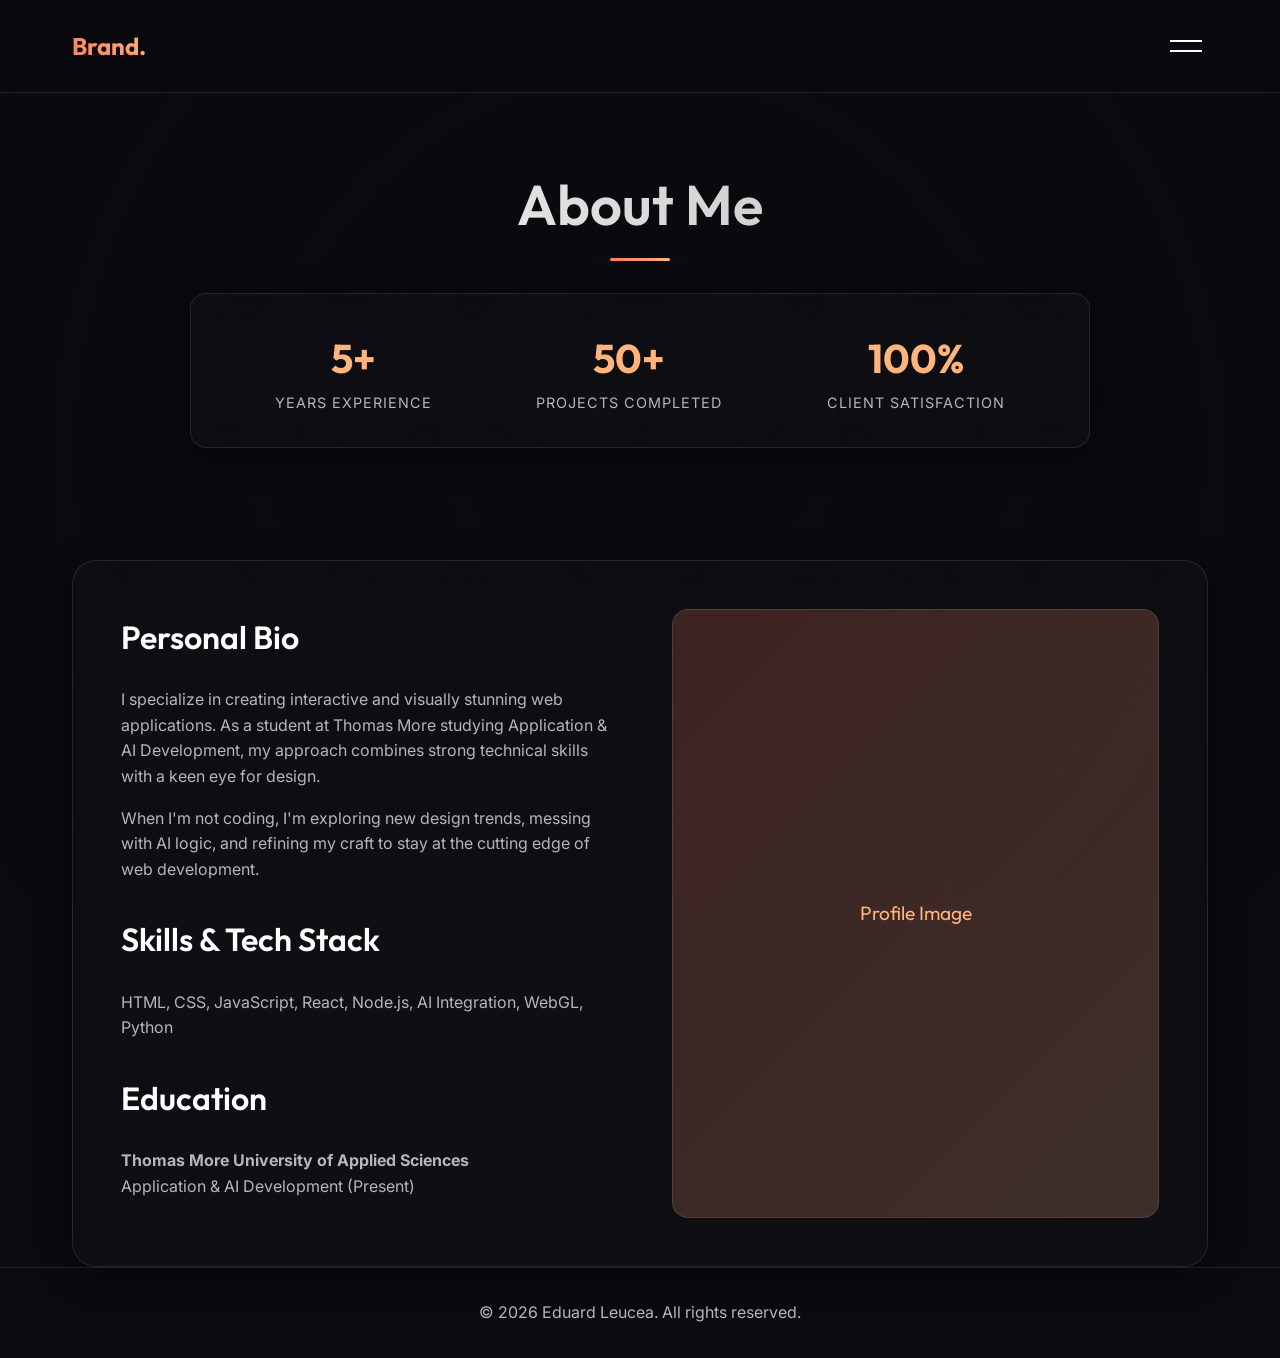
==== about.html @ 434354aa "feat: implement portfolio site structure with new about, contact, cv, and project pages" ====
<!DOCTYPE html>
<html lang="en">

<head>
    <meta charset="UTF-8">
    <meta name="viewport" content="width=device-width, initial-scale=1.0">
    <title>About Me | Eduard Leucea</title>
    <!-- Google Fonts -->
    <link rel="preconnect" href="https://fonts.googleapis.com">
    <link rel="preconnect" href="https://fonts.gstatic.com" crossorigin>
    <link
        href="https://fonts.googleapis.com/css2?family=Outfit:wght@300;400;500;600;700&family=Inter:wght@400;500&display=swap"
        rel="stylesheet">
    <!-- CSS -->
    <link rel="stylesheet" href="./gradient-bg.css">
    <link rel="stylesheet" href="./style.css">
</head>

<body>
    <div class="bg-overlay"></div>

    <nav class="glass-nav">
        <div class="nav-content">
            <span class="logo">Brand.</span>
            <button class="menu-toggle" aria-label="Toggle Menu">
                <span class="line"></span>
                <span class="line"></span>
            </button>
        </div>
    </nav>

    <!-- Fullscreen Menu Overlay -->
    <nav class="fullscreen-menu">
        <ul class="fullscreen-nav-links">
            <li><a href="./index.html">Home</a></li>
            <li><a href="./about.html" class="active">About Me</a></li>
            <li><a href="./projects.html">Projects</a></li>
            <li><a href="./cv.html">CV</a></li>
            <li><a href="./contact.html">Contact Me</a></li>
        </ul>
    </nav>

    <main>
        <section class="page-header">
            <h1>About Me</h1>
            <div class="underline"></div>
        </section>

        <!-- Highlight Strip (Moved here from Home) -->
        <section class="highlight-strip glass-panel" style="margin-top: 0;">
            <div class="stat">
                <span class="stat-number">5+</span>
                <span class="stat-label">Years Experience</span>
            </div>
            <div class="stat">
                <span class="stat-number">50+</span>
                <span class="stat-label">Projects Completed</span>
            </div>
            <div class="stat">
                <span class="stat-number">100%</span>
                <span class="stat-label">Client Satisfaction</span>
            </div>
        </section>

        <section class="about" style="padding-top: 2rem;">
            <div class="about-content glass-panel">
                <div class="about-text">
                    <h3>Personal Bio</h3>
                    <p>I specialize in creating interactive and visually stunning web applications. As a student at
                        Thomas More studying Application & AI Development, my approach combines strong technical skills
                        with a keen eye for design.</p>
                    <p>When I'm not coding, I'm exploring new design trends, messing with AI logic, and refining my
                        craft to stay at the cutting edge of web development.</p>

                    <h3 style="margin-top: 2rem;">Skills & Tech Stack</h3>
                    <p>HTML, CSS, JavaScript, React, Node.js, AI Integration, WebGL, Python</p>

                    <h3 style="margin-top: 2rem;">Education</h3>
                    <p><strong>Thomas More University of Applied Sciences</strong><br>
                        Application & AI Development (Present)</p>
                </div>
                <div class="about-image-placeholder">
                    <span>Profile Image</span>
                </div>
            </div>
        </section>
    </main>

    <footer class="glass-footer">
        <p>&copy; 2026 Eduard Leucea. All rights reserved.</p>
    </footer>

    <!-- Scripts -->
    <script>
        const menuToggle = document.querySelector('.menu-toggle');
        const fullscreenMenu = document.querySelector('.fullscreen-menu');

        if (menuToggle && fullscreenMenu) {
            menuToggle.addEventListener('click', () => {
                menuToggle.classList.toggle('active');
                fullscreenMenu.classList.toggle('active');
                document.body.classList.toggle('menu-open');
            });
        }
    </script>
</body>

</html>
---- gradient-bg.css ----
/* Background Canvas & Overlay */
#bg-canvas {
    position: fixed;
    top: 0;
    left: 0;
    width: 100vw;
    height: 100vh;
    z-index: 0;
    pointer-events: none;
    /* Soft fallback gradient */
    background: linear-gradient(135deg, #0a0a0f 0%, #15111c 100%);
}

.bg-overlay {
    position: fixed;
    top: 0;
    left: 0;
    width: 100vw;
    height: 100vh;
    z-index: 1;
    pointer-events: none;
    background: radial-gradient(circle at center, transparent 0%, rgba(10, 10, 15, 0.8) 100%);
}
---- style.css ----
:root {
    /* Warmer accent colors */
    --accent-primary: #ff7e5f;
    --accent-secondary: #feb47b;
    --text-main: #ffffff;
    --text-muted: rgba(255, 255, 255, 0.7);
    --bg-dark: #0a0a0f;

    /* Glassmorphism */
    --glass-bg: rgba(20, 20, 25, 0.4);
    --glass-border: rgba(255, 255, 255, 0.1);
    --glass-shadow: 0 8px 32px 0 rgba(0, 0, 0, 0.37);

    /* Typography */
    --font-heading: 'Outfit', sans-serif;
    --font-body: 'Inter', sans-serif;
}

* {
    margin: 0;
    padding: 0;
    box-sizing: border-box;
}

body {
    background-color: var(--bg-dark);
    color: var(--text-main);
    font-family: var(--font-body);
    line-height: 1.6;
    overflow-x: hidden;
    position: relative;
}

/* Typography Base */
h1,
h2,
h3,
h4,
.logo {
    font-family: var(--font-heading);
    font-weight: 600;
}

a {
    text-decoration: none;
    color: inherit;
    transition: all 0.3s ease;
}

/* Glass Panels */
.glass-panel {
    background: var(--glass-bg);
    backdrop-filter: blur(16px);
    -webkit-backdrop-filter: blur(16px);
    border: 1px solid var(--glass-border);
    border-radius: 24px;
    box-shadow: var(--glass-shadow);
    padding: 3rem;
    transition: transform 0.3s ease, border-color 0.3s ease;
}

.glass-panel:hover {
    border-color: rgba(255, 255, 255, 0.2);
}

/* Nav */
.glass-nav {
    position: fixed;
    top: 0;
    left: 0;
    width: 100%;
    z-index: 100;
    background: rgba(10, 10, 15, 0.5);
    backdrop-filter: blur(20px);
    border-bottom: 1px solid var(--glass-border);
}

.nav-content {
    max-width: 1200px;
    margin: 0 auto;
    padding: 1.5rem 2rem;
    display: flex;
    justify-content: space-between;
    align-items: center;
}

.logo {
    font-size: 1.5rem;
    font-weight: 700;
    background: linear-gradient(45deg, var(--accent-primary), var(--accent-secondary));
    -webkit-background-clip: text;
    background-clip: text;
    -webkit-text-fill-color: transparent;
}

/* Menu Toggle Button */
.menu-toggle {
    display: flex;
    flex-direction: column;
    justify-content: center;
    align-items: center;
    width: 44px;
    height: 44px;
    background: transparent;
    border: none;
    cursor: pointer;
    z-index: 1000;
    gap: 8px;
}

.menu-toggle .line {
    width: 32px;
    height: 2px;
    background-color: var(--text-main);
    transition: transform 0.4s cubic-bezier(0.4, 0, 0.2, 1), background-color 0.3s ease;
    transform-origin: center;
}

.menu-toggle:hover .line:first-child {
    transform: translateY(-2px);
}

.menu-toggle:hover .line:last-child {
    transform: translateY(2px);
}

.menu-toggle.active .line {
    background-color: var(--accent-primary);
}

.menu-toggle.active .line:first-child {
    transform: translateY(5px) rotate(45deg);
}

.menu-toggle.active .line:last-child {
    transform: translateY(-5px) rotate(-45deg);
}

/* Fullscreen Menu */
.fullscreen-menu {
    position: fixed;
    top: 0;
    left: 0;
    width: 100%;
    height: 100vh;
    background: rgba(10, 10, 15, 0.98);
    backdrop-filter: blur(25px);
    -webkit-backdrop-filter: blur(25px);
    z-index: 99;
    display: flex;
    align-items: center;
    justify-content: center;
    opacity: 0;
    visibility: hidden;
    transition: opacity 0.5s ease, visibility 0.5s ease;
}

.fullscreen-menu.active {
    opacity: 1;
    visibility: visible;
}

.fullscreen-nav-links {
    list-style: none;
    text-align: center;
    display: flex;
    flex-direction: column;
    gap: 3rem;
}

.fullscreen-nav-links a {
    font-size: 3.5rem;
    font-family: var(--font-heading);
    font-weight: 700;
    color: var(--text-main);
    text-transform: uppercase;
    letter-spacing: 2px;
    position: relative;
    display: inline-block;
    transition: transform 0.4s cubic-bezier(0.4, 0, 0.2, 1), color 0.3s ease;
}

.fullscreen-nav-links a:hover,
.fullscreen-nav-links a.active {
    color: var(--accent-secondary);
    transform: translateY(-5px) scale(1.05);
}

.fullscreen-nav-links a.active {
    text-decoration: underline;
    text-decoration-color: var(--accent-primary);
    text-underline-offset: 8px;
}

/* Prevent scroll when menu open */
body.menu-open {
    overflow: hidden;
}

/* Buttons */
.btn {
    display: inline-block;
    padding: 0.8rem 1.8rem;
    border-radius: 50px;
    font-weight: 500;
    font-family: var(--font-heading);
    cursor: pointer;
}

.btn-primary {
    background: linear-gradient(45deg, var(--accent-primary), var(--accent-secondary));
    color: #fff;
    border: none;
    box-shadow: 0 4px 15px rgba(255, 126, 95, 0.3);
}

.btn-primary:hover {
    transform: translateY(-2px);
    box-shadow: 0 6px 20px rgba(255, 126, 95, 0.5);
}

.btn-secondary {
    background: transparent;
    border: 1px solid var(--accent-secondary);
    color: var(--accent-secondary);
}

.btn-secondary:hover {
    background: rgba(254, 180, 123, 0.1);
    transform: translateY(-2px);
}

.btn-large {
    padding: 1rem 2.5rem;
    font-size: 1.1rem;
}

/* Main Layout */
main {
    max-width: 1200px;
    margin: 0 auto;
    padding: 0 2rem;
    position: relative;
    z-index: 10;
}

.section-header {
    margin-bottom: 3rem;
    text-align: center;
}

.section-header h2 {
    font-size: 2.5rem;
    margin-bottom: 0.5rem;
}

.underline {
    height: 3px;
    width: 60px;
    background: linear-gradient(90deg, var(--accent-primary), var(--accent-secondary));
    margin: 0 auto;
    border-radius: 3px;
}

/* Hero Section */
.hero {
    min-height: 100vh;
    display: flex;
    align-items: flex-start;
    justify-content: flex-start;
    padding-top: 8rem;
}

.hero-content {
    max-width: 800px;
    text-align: left;
}

.hero-tagline {
    display: block;
    color: var(--accent-secondary);
    font-family: var(--font-heading);
    font-weight: 500;
    letter-spacing: 2px;
    margin-bottom: 1rem;
    text-transform: uppercase;
}

.hero-title {
    font-size: clamp(3.5rem, 8vw, 6rem);
    line-height: 1.1;
    margin-bottom: 1.5rem;
    background: linear-gradient(to right, #ffffff, var(--text-muted));
    -webkit-background-clip: text;
    background-clip: text;
    -webkit-text-fill-color: transparent;
}

.hero-description {
    font-size: 1.1rem;
    color: var(--text-muted);
    margin-bottom: 2.5rem;
    max-width: 600px;
}

.hero-actions {
    display: flex;
    gap: 1.5rem;
    justify-content: flex-start;
}

/* Highlight Strip */
.highlight-strip {
    display: flex;
    justify-content: space-around;
    padding: 2rem;
    margin: -3rem auto 5rem;
    max-width: 900px;
    border-radius: 16px;
    position: relative;
    z-index: 20;
}

.stat {
    text-align: center;
}

.stat-number {
    display: block;
    font-size: 2.5rem;
    font-family: var(--font-heading);
    font-weight: 700;
    color: var(--accent-secondary);
}

.stat-label {
    font-size: 0.9rem;
    color: var(--text-muted);
    text-transform: uppercase;
    letter-spacing: 1px;
}

/* Elevated About Section */
.elevated-section {
    padding: 6rem 0;
}

.about-content {
    display: grid;
    grid-template-columns: 1fr 1fr;
    gap: 4rem;
    align-items: center;
}

.about-text h3 {
    font-size: 2rem;
    margin-bottom: 1.5rem;
    color: #fff;
}

.about-text p {
    color: var(--text-muted);
    margin-bottom: 1rem;
}

.about-image-placeholder {
    aspect-ratio: 4/5;
    background: linear-gradient(135deg, rgba(255, 126, 95, 0.2) 0%, rgba(254, 180, 123, 0.2) 100%);
    border-radius: 16px;
    border: 1px solid var(--glass-border);
    display: flex;
    align-items: center;
    justify-content: center;
    color: var(--accent-secondary);
    font-family: var(--font-heading);
    font-size: 1.2rem;
}

/* Projects Grid */
.projects {
    padding: 6rem 0;
}

.projects-grid {
    display: grid;
    grid-template-columns: repeat(auto-fit, minmax(300px, 1fr));
    gap: 2.5rem;
}

.project-card {
    padding: 0;
    overflow: hidden;
    display: flex;
    flex-direction: column;
}

.project-card:hover {
    transform: translateY(-10px);
}

.project-image {
    height: 200px;
    width: 100%;
}

.project-info {
    padding: 2rem;
    flex-grow: 1;
    display: flex;
    flex-direction: column;
}

.project-info h3 {
    font-size: 1.5rem;
    margin-bottom: 0.5rem;
}

.project-info p {
    color: var(--text-muted);
    font-size: 0.95rem;
    margin-bottom: 1.5rem;
    flex-grow: 1;
}

.project-link {
    color: var(--accent-secondary);
    font-family: var(--font-heading);
    font-weight: 500;
    font-size: 0.9rem;
}

.project-link:hover {
    color: var(--accent-primary);
}

/* Contact Block */
.contact {
    padding-bottom: 8rem;
}

.contact-block {
    text-align: center;
    max-width: 700px;
    margin: 0 auto;
    padding: 4rem 2rem;
}

.contact-block h2 {
    font-size: 2.5rem;
    margin-bottom: 1rem;
}

.contact-block p {
    color: var(--text-muted);
    font-size: 1.1rem;
}

/* Contact Form */
.contact-form {
    margin-top: 3rem;
    text-align: left;
    display: flex;
    flex-direction: column;
    gap: 1.5rem;
}

.form-group {
    display: flex;
    flex-direction: column;
    gap: 0.5rem;
}

.form-group label {
    font-family: var(--font-heading);
    font-weight: 500;
    color: var(--text-main);
    font-size: 0.95rem;
}

.form-group input,
.form-group textarea {
    width: 100%;
    padding: 1rem;
    background: rgba(255, 255, 255, 0.05);
    border: 1px solid var(--glass-border);
    border-radius: 12px;
    color: var(--text-main);
    font-family: var(--font-body);
    font-size: 1rem;
    transition: border-color 0.3s ease, background 0.3s ease;
}

.form-group input:focus,
.form-group textarea:focus {
    outline: none;
    border-color: var(--accent-primary);
    background: rgba(255, 255, 255, 0.1);
}

.form-group input::placeholder,
.form-group textarea::placeholder {
    color: var(--text-muted);
    opacity: 0.5;
}

.form-feedback {
    margin-top: 1rem;
    font-size: 0.95rem;
    font-weight: 500;
    text-align: center;
    min-height: 1.5rem;
}

.form-feedback.success {
    color: #4ade80;
}

.form-feedback.error {
    color: #f87171;
}

#contact-submit {
    margin-top: 1rem;
    width: 100%;
}

/* Footer */
.glass-footer {
    text-align: center;
    padding: 2rem;
    border-top: 1px solid var(--glass-border);
    position: relative;
    z-index: 10;
    color: var(--text-muted);
}

/* CV Section */
.cv-section {
    padding: 10rem 0 4rem;
}

.cv-container {
    max-width: 900px;
    margin: 0 auto;
}

.cv-header {
    display: flex;
    justify-content: space-between;
    align-items: center;
    margin-bottom: 3rem;
    border-bottom: 2px solid var(--glass-border);
    padding-bottom: 2rem;
}

.cv-header h1 {
    font-size: 3rem;
    background: linear-gradient(to right, #ffffff, var(--text-muted));
    -webkit-background-clip: text;
    background-clip: text;
    -webkit-text-fill-color: transparent;
}

.cv-grid {
    display: grid;
    grid-template-columns: 1fr 2fr;
    gap: 4rem;
}

.cv-column h3 {
    font-size: 1.5rem;
    margin-bottom: 1.5rem;
    color: var(--accent-primary);
    border-bottom: 1px solid var(--glass-border);
    padding-bottom: 0.5rem;
}

.cv-item {
    margin-bottom: 2rem;
}

.cv-item h4 {
    font-size: 1.2rem;
    color: var(--text-main);
}

.cv-item span.date {
    display: block;
    font-size: 0.9rem;
    color: var(--accent-secondary);
    margin-bottom: 0.5rem;
}

.cv-item p,
.cv-item ul {
    color: var(--text-muted);
    font-size: 0.95rem;
}

.cv-item ul {
    list-style-position: inside;
    margin-top: 0.5rem;
}

/* Page Headers (About, Projects, Contact) */
.page-header {
    padding-top: 10rem;
    padding-bottom: 2rem;
    text-align: center;
}

.page-header h1 {
    font-size: 3.5rem;
    margin-bottom: 0.5rem;
    background: linear-gradient(to right, #ffffff, var(--text-muted));
    -webkit-background-clip: text;
    background-clip: text;
    -webkit-text-fill-color: transparent;
}

/* Responsive */
@media (max-width: 768px) {
    .fullscreen-nav-links a {
        font-size: 2.5rem;
    }

    .hero-actions {
        flex-direction: column;
    }

    .highlight-strip {
        flex-direction: column;
        gap: 2rem;
    }

    .about-content {
        grid-template-columns: 1fr;
    }

    .glass-panel {
        padding: 2rem;
    }
}
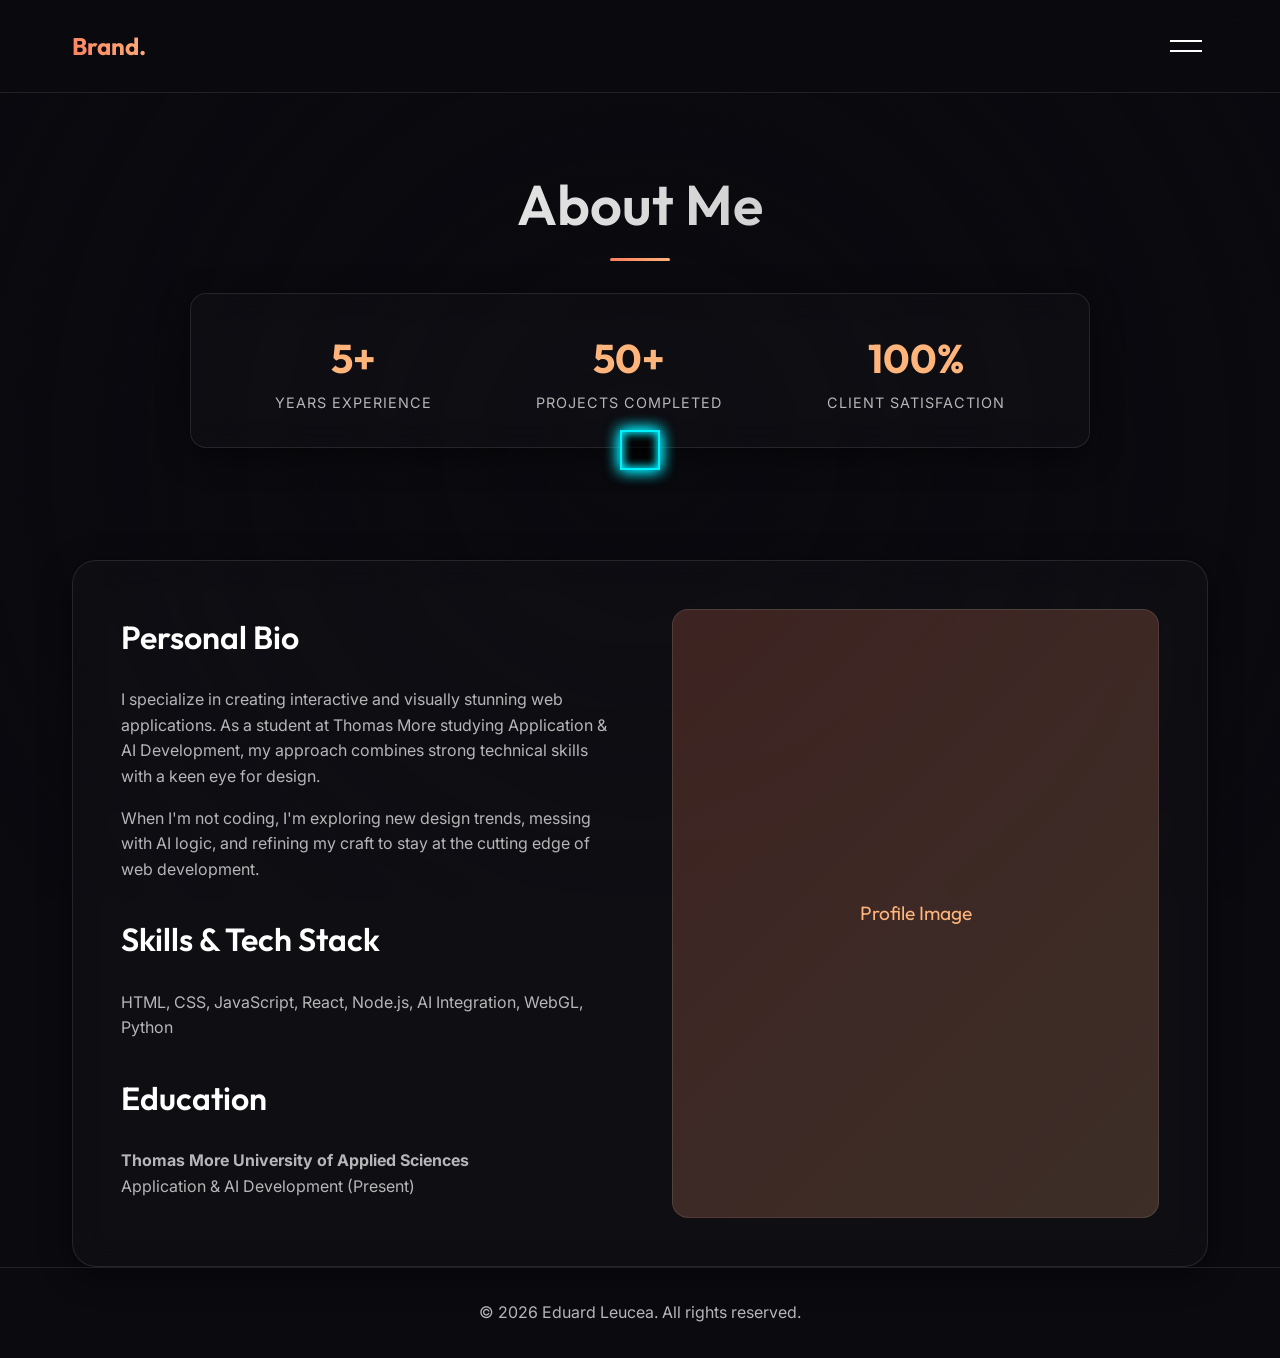
==== commit b37bf9ef: "feat: implement interactive 3D cube cursor across all site pages" ====
--- a/about.html
+++ b/about.html
@@ -103,6 +103,8 @@
             });
         }
     </script>
+    <!-- Custom Cursor -->
+    <script src="./cursor.js"></script>
 </body>
 
 </html>
--- a/style.css
+++ b/style.css
@@ -640,4 +640,67 @@
     .glass-panel {
         padding: 2rem;
     }
+}
+
+/* Custom Cursor */
+@media (pointer: fine) {
+    * {
+        cursor: none !important;
+    }
+}
+
+.cursor-wrapper {
+    position: fixed;
+    top: -20px; /* Offset half the height */
+    left: -20px; /* Offset half the width */
+    width: 40px;
+    height: 40px;
+    pointer-events: none;
+    z-index: 9999;
+    will-change: transform;
+}
+
+.cube-scaler {
+    width: 100%;
+    height: 100%;
+    transform-style: preserve-3d;
+    transition: transform 0.3s ease;
+}
+
+.cursor-wrapper.hovering .cube-scaler {
+    animation: pulseCube 0.8s ease-in-out infinite alternate;
+}
+
+.cube-rotator {
+    width: 100%;
+    height: 100%;
+    position: relative;
+    transform-style: preserve-3d;
+    animation: rotateCube 5s linear infinite;
+}
+
+.cube-face {
+    position: absolute;
+    width: 40px;
+    height: 40px;
+    border: 2px solid #00f0ff; /* Electric blue/teal */
+    box-shadow: 0 0 15px #00f0ff, inset 0 0 10px #00f0ff;
+    background: rgba(0, 0, 0, 0.4);
+}
+
+.cube-face.front  { transform: rotateY(0deg) translateZ(20px); }
+.cube-face.back   { transform: rotateY(180deg) translateZ(20px); }
+.cube-face.right  { transform: rotateY(90deg) translateZ(20px); }
+.cube-face.left   { transform: rotateY(-90deg) translateZ(20px); }
+.cube-face.top    { transform: rotateX(90deg) translateZ(20px); }
+.cube-face.bottom { transform: rotateX(-90deg) translateZ(20px); }
+
+@keyframes rotateCube {
+    0% { transform: rotateX(0deg) rotateY(0deg); }
+    100% { transform: rotateX(360deg) rotateY(360deg); }
+}
+
+@keyframes pulseCube {
+    0% { transform: scale(1.2); }
+    100% { transform: scale(1.8); }
 }
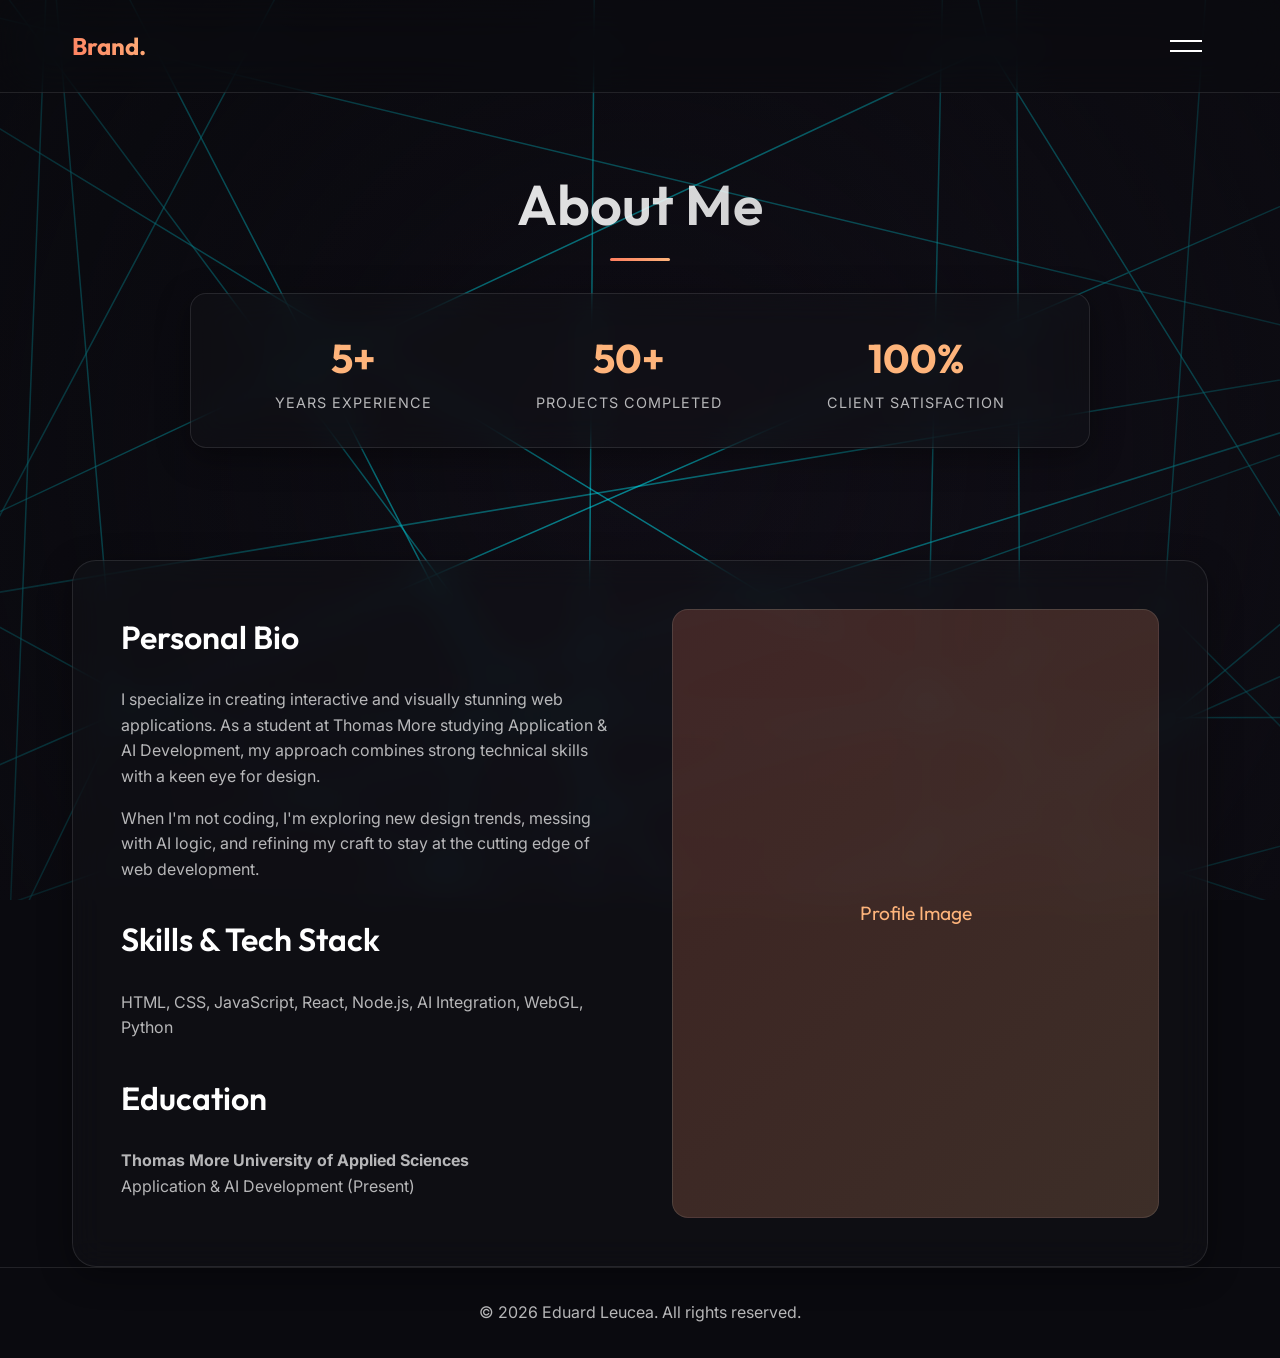
==== commit afcef1eb: "feat: replace custom cursor with interactive 3D cube background animation" ====
--- a/about.html
+++ b/about.html
@@ -103,8 +103,8 @@
             });
         }
     </script>
-    <!-- Custom Cursor -->
-    <script src="./cursor.js"></script>
+    <!-- Custom Background Canvas and Collision Logic -->
+    <script src="./background.js"></script>
 </body>
 
 </html>
--- a/style.css
+++ b/style.css
@@ -1,706 +1,643 @@
-:root {
-    /* Warmer accent colors */
-    --accent-primary: #ff7e5f;
-    --accent-secondary: #feb47b;
-    --text-main: #ffffff;
-    --text-muted: rgba(255, 255, 255, 0.7);
-    --bg-dark: #0a0a0f;
-
-    /* Glassmorphism */
-    --glass-bg: rgba(20, 20, 25, 0.4);
-    --glass-border: rgba(255, 255, 255, 0.1);
-    --glass-shadow: 0 8px 32px 0 rgba(0, 0, 0, 0.37);
-
-    /* Typography */
-    --font-heading: 'Outfit', sans-serif;
-    --font-body: 'Inter', sans-serif;
-}
-
-* {
-    margin: 0;
-    padding: 0;
-    box-sizing: border-box;
-}
-
-body {
-    background-color: var(--bg-dark);
-    color: var(--text-main);
-    font-family: var(--font-body);
-    line-height: 1.6;
-    overflow-x: hidden;
-    position: relative;
-}
-
-/* Typography Base */
-h1,
-h2,
-h3,
-h4,
-.logo {
-    font-family: var(--font-heading);
-    font-weight: 600;
-}
-
-a {
-    text-decoration: none;
-    color: inherit;
-    transition: all 0.3s ease;
-}
-
-/* Glass Panels */
-.glass-panel {
-    background: var(--glass-bg);
-    backdrop-filter: blur(16px);
-    -webkit-backdrop-filter: blur(16px);
-    border: 1px solid var(--glass-border);
-    border-radius: 24px;
-    box-shadow: var(--glass-shadow);
-    padding: 3rem;
-    transition: transform 0.3s ease, border-color 0.3s ease;
-}
-
-.glass-panel:hover {
-    border-color: rgba(255, 255, 255, 0.2);
-}
-
-/* Nav */
-.glass-nav {
-    position: fixed;
-    top: 0;
-    left: 0;
-    width: 100%;
-    z-index: 100;
-    background: rgba(10, 10, 15, 0.5);
-    backdrop-filter: blur(20px);
-    border-bottom: 1px solid var(--glass-border);
-}
-
-.nav-content {
-    max-width: 1200px;
-    margin: 0 auto;
-    padding: 1.5rem 2rem;
-    display: flex;
-    justify-content: space-between;
-    align-items: center;
-}
-
-.logo {
-    font-size: 1.5rem;
-    font-weight: 700;
-    background: linear-gradient(45deg, var(--accent-primary), var(--accent-secondary));
-    -webkit-background-clip: text;
-    background-clip: text;
-    -webkit-text-fill-color: transparent;
-}
-
-/* Menu Toggle Button */
-.menu-toggle {
-    display: flex;
-    flex-direction: column;
-    justify-content: center;
-    align-items: center;
-    width: 44px;
-    height: 44px;
-    background: transparent;
-    border: none;
-    cursor: pointer;
-    z-index: 1000;
-    gap: 8px;
-}
-
-.menu-toggle .line {
-    width: 32px;
-    height: 2px;
-    background-color: var(--text-main);
-    transition: transform 0.4s cubic-bezier(0.4, 0, 0.2, 1), background-color 0.3s ease;
-    transform-origin: center;
-}
-
-.menu-toggle:hover .line:first-child {
-    transform: translateY(-2px);
-}
-
-.menu-toggle:hover .line:last-child {
-    transform: translateY(2px);
-}
-
-.menu-toggle.active .line {
-    background-color: var(--accent-primary);
-}
-
-.menu-toggle.active .line:first-child {
-    transform: translateY(5px) rotate(45deg);
-}
-
-.menu-toggle.active .line:last-child {
-    transform: translateY(-5px) rotate(-45deg);
-}
-
-/* Fullscreen Menu */
-.fullscreen-menu {
-    position: fixed;
-    top: 0;
-    left: 0;
-    width: 100%;
-    height: 100vh;
-    background: rgba(10, 10, 15, 0.98);
-    backdrop-filter: blur(25px);
-    -webkit-backdrop-filter: blur(25px);
-    z-index: 99;
-    display: flex;
-    align-items: center;
-    justify-content: center;
-    opacity: 0;
-    visibility: hidden;
-    transition: opacity 0.5s ease, visibility 0.5s ease;
-}
-
-.fullscreen-menu.active {
-    opacity: 1;
-    visibility: visible;
-}
-
-.fullscreen-nav-links {
-    list-style: none;
-    text-align: center;
-    display: flex;
-    flex-direction: column;
-    gap: 3rem;
-}
-
-.fullscreen-nav-links a {
-    font-size: 3.5rem;
-    font-family: var(--font-heading);
-    font-weight: 700;
-    color: var(--text-main);
-    text-transform: uppercase;
-    letter-spacing: 2px;
-    position: relative;
-    display: inline-block;
-    transition: transform 0.4s cubic-bezier(0.4, 0, 0.2, 1), color 0.3s ease;
-}
-
-.fullscreen-nav-links a:hover,
-.fullscreen-nav-links a.active {
-    color: var(--accent-secondary);
-    transform: translateY(-5px) scale(1.05);
-}
-
-.fullscreen-nav-links a.active {
-    text-decoration: underline;
-    text-decoration-color: var(--accent-primary);
-    text-underline-offset: 8px;
-}
-
-/* Prevent scroll when menu open */
-body.menu-open {
-    overflow: hidden;
-}
-
-/* Buttons */
-.btn {
-    display: inline-block;
-    padding: 0.8rem 1.8rem;
-    border-radius: 50px;
-    font-weight: 500;
-    font-family: var(--font-heading);
-    cursor: pointer;
-}
-
-.btn-primary {
-    background: linear-gradient(45deg, var(--accent-primary), var(--accent-secondary));
-    color: #fff;
-    border: none;
-    box-shadow: 0 4px 15px rgba(255, 126, 95, 0.3);
-}
-
-.btn-primary:hover {
-    transform: translateY(-2px);
-    box-shadow: 0 6px 20px rgba(255, 126, 95, 0.5);
-}
-
-.btn-secondary {
-    background: transparent;
-    border: 1px solid var(--accent-secondary);
-    color: var(--accent-secondary);
-}
-
-.btn-secondary:hover {
-    background: rgba(254, 180, 123, 0.1);
-    transform: translateY(-2px);
-}
-
-.btn-large {
-    padding: 1rem 2.5rem;
-    font-size: 1.1rem;
-}
-
-/* Main Layout */
-main {
-    max-width: 1200px;
-    margin: 0 auto;
-    padding: 0 2rem;
-    position: relative;
-    z-index: 10;
-}
-
-.section-header {
-    margin-bottom: 3rem;
-    text-align: center;
-}
-
-.section-header h2 {
-    font-size: 2.5rem;
-    margin-bottom: 0.5rem;
-}
-
-.underline {
-    height: 3px;
-    width: 60px;
-    background: linear-gradient(90deg, var(--accent-primary), var(--accent-secondary));
-    margin: 0 auto;
-    border-radius: 3px;
-}
-
-/* Hero Section */
-.hero {
-    min-height: 100vh;
-    display: flex;
-    align-items: flex-start;
-    justify-content: flex-start;
-    padding-top: 8rem;
-}
-
-.hero-content {
-    max-width: 800px;
-    text-align: left;
-}
-
-.hero-tagline {
-    display: block;
-    color: var(--accent-secondary);
-    font-family: var(--font-heading);
-    font-weight: 500;
-    letter-spacing: 2px;
-    margin-bottom: 1rem;
-    text-transform: uppercase;
-}
-
-.hero-title {
-    font-size: clamp(3.5rem, 8vw, 6rem);
-    line-height: 1.1;
-    margin-bottom: 1.5rem;
-    background: linear-gradient(to right, #ffffff, var(--text-muted));
-    -webkit-background-clip: text;
-    background-clip: text;
-    -webkit-text-fill-color: transparent;
-}
-
-.hero-description {
-    font-size: 1.1rem;
-    color: var(--text-muted);
-    margin-bottom: 2.5rem;
-    max-width: 600px;
-}
-
-.hero-actions {
-    display: flex;
-    gap: 1.5rem;
-    justify-content: flex-start;
-}
-
-/* Highlight Strip */
-.highlight-strip {
-    display: flex;
-    justify-content: space-around;
-    padding: 2rem;
-    margin: -3rem auto 5rem;
-    max-width: 900px;
-    border-radius: 16px;
-    position: relative;
-    z-index: 20;
-}
-
-.stat {
-    text-align: center;
-}
-
-.stat-number {
-    display: block;
-    font-size: 2.5rem;
-    font-family: var(--font-heading);
-    font-weight: 700;
-    color: var(--accent-secondary);
-}
-
-.stat-label {
-    font-size: 0.9rem;
-    color: var(--text-muted);
-    text-transform: uppercase;
-    letter-spacing: 1px;
-}
-
-/* Elevated About Section */
-.elevated-section {
-    padding: 6rem 0;
-}
-
-.about-content {
-    display: grid;
-    grid-template-columns: 1fr 1fr;
-    gap: 4rem;
-    align-items: center;
-}
-
-.about-text h3 {
-    font-size: 2rem;
-    margin-bottom: 1.5rem;
-    color: #fff;
-}
-
-.about-text p {
-    color: var(--text-muted);
-    margin-bottom: 1rem;
-}
-
-.about-image-placeholder {
-    aspect-ratio: 4/5;
-    background: linear-gradient(135deg, rgba(255, 126, 95, 0.2) 0%, rgba(254, 180, 123, 0.2) 100%);
-    border-radius: 16px;
-    border: 1px solid var(--glass-border);
-    display: flex;
-    align-items: center;
-    justify-content: center;
-    color: var(--accent-secondary);
-    font-family: var(--font-heading);
-    font-size: 1.2rem;
-}
-
-/* Projects Grid */
-.projects {
-    padding: 6rem 0;
-}
-
-.projects-grid {
-    display: grid;
-    grid-template-columns: repeat(auto-fit, minmax(300px, 1fr));
-    gap: 2.5rem;
-}
-
-.project-card {
-    padding: 0;
-    overflow: hidden;
-    display: flex;
-    flex-direction: column;
-}
-
-.project-card:hover {
-    transform: translateY(-10px);
-}
-
-.project-image {
-    height: 200px;
-    width: 100%;
-}
-
-.project-info {
-    padding: 2rem;
-    flex-grow: 1;
-    display: flex;
-    flex-direction: column;
-}
-
-.project-info h3 {
-    font-size: 1.5rem;
-    margin-bottom: 0.5rem;
-}
-
-.project-info p {
-    color: var(--text-muted);
-    font-size: 0.95rem;
-    margin-bottom: 1.5rem;
-    flex-grow: 1;
-}
-
-.project-link {
-    color: var(--accent-secondary);
-    font-family: var(--font-heading);
-    font-weight: 500;
-    font-size: 0.9rem;
-}
-
-.project-link:hover {
-    color: var(--accent-primary);
-}
-
-/* Contact Block */
-.contact {
-    padding-bottom: 8rem;
-}
-
-.contact-block {
-    text-align: center;
-    max-width: 700px;
-    margin: 0 auto;
-    padding: 4rem 2rem;
-}
-
-.contact-block h2 {
-    font-size: 2.5rem;
-    margin-bottom: 1rem;
-}
-
-.contact-block p {
-    color: var(--text-muted);
-    font-size: 1.1rem;
-}
-
-/* Contact Form */
-.contact-form {
-    margin-top: 3rem;
-    text-align: left;
-    display: flex;
-    flex-direction: column;
-    gap: 1.5rem;
-}
-
-.form-group {
-    display: flex;
-    flex-direction: column;
-    gap: 0.5rem;
-}
-
-.form-group label {
-    font-family: var(--font-heading);
-    font-weight: 500;
-    color: var(--text-main);
-    font-size: 0.95rem;
-}
-
-.form-group input,
-.form-group textarea {
-    width: 100%;
-    padding: 1rem;
-    background: rgba(255, 255, 255, 0.05);
-    border: 1px solid var(--glass-border);
-    border-radius: 12px;
-    color: var(--text-main);
-    font-family: var(--font-body);
-    font-size: 1rem;
-    transition: border-color 0.3s ease, background 0.3s ease;
-}
-
-.form-group input:focus,
-.form-group textarea:focus {
-    outline: none;
-    border-color: var(--accent-primary);
-    background: rgba(255, 255, 255, 0.1);
-}
-
-.form-group input::placeholder,
-.form-group textarea::placeholder {
-    color: var(--text-muted);
-    opacity: 0.5;
-}
-
-.form-feedback {
-    margin-top: 1rem;
-    font-size: 0.95rem;
-    font-weight: 500;
-    text-align: center;
-    min-height: 1.5rem;
-}
-
-.form-feedback.success {
-    color: #4ade80;
-}
-
-.form-feedback.error {
-    color: #f87171;
-}
-
-#contact-submit {
-    margin-top: 1rem;
-    width: 100%;
-}
-
-/* Footer */
-.glass-footer {
-    text-align: center;
-    padding: 2rem;
-    border-top: 1px solid var(--glass-border);
-    position: relative;
-    z-index: 10;
-    color: var(--text-muted);
-}
-
-/* CV Section */
-.cv-section {
-    padding: 10rem 0 4rem;
-}
-
-.cv-container {
-    max-width: 900px;
-    margin: 0 auto;
-}
-
-.cv-header {
-    display: flex;
-    justify-content: space-between;
-    align-items: center;
-    margin-bottom: 3rem;
-    border-bottom: 2px solid var(--glass-border);
-    padding-bottom: 2rem;
-}
-
-.cv-header h1 {
-    font-size: 3rem;
-    background: linear-gradient(to right, #ffffff, var(--text-muted));
-    -webkit-background-clip: text;
-    background-clip: text;
-    -webkit-text-fill-color: transparent;
-}
-
-.cv-grid {
-    display: grid;
-    grid-template-columns: 1fr 2fr;
-    gap: 4rem;
-}
-
-.cv-column h3 {
-    font-size: 1.5rem;
-    margin-bottom: 1.5rem;
-    color: var(--accent-primary);
-    border-bottom: 1px solid var(--glass-border);
-    padding-bottom: 0.5rem;
-}
-
-.cv-item {
-    margin-bottom: 2rem;
-}
-
-.cv-item h4 {
-    font-size: 1.2rem;
-    color: var(--text-main);
-}
-
-.cv-item span.date {
-    display: block;
-    font-size: 0.9rem;
-    color: var(--accent-secondary);
-    margin-bottom: 0.5rem;
-}
-
-.cv-item p,
-.cv-item ul {
-    color: var(--text-muted);
-    font-size: 0.95rem;
-}
-
-.cv-item ul {
-    list-style-position: inside;
-    margin-top: 0.5rem;
-}
-
-/* Page Headers (About, Projects, Contact) */
-.page-header {
-    padding-top: 10rem;
-    padding-bottom: 2rem;
-    text-align: center;
-}
-
-.page-header h1 {
-    font-size: 3.5rem;
-    margin-bottom: 0.5rem;
-    background: linear-gradient(to right, #ffffff, var(--text-muted));
-    -webkit-background-clip: text;
-    background-clip: text;
-    -webkit-text-fill-color: transparent;
-}
-
-/* Responsive */
-@media (max-width: 768px) {
-    .fullscreen-nav-links a {
-        font-size: 2.5rem;
-    }
-
-    .hero-actions {
-        flex-direction: column;
-    }
-
-    .highlight-strip {
-        flex-direction: column;
-        gap: 2rem;
-    }
-
-    .about-content {
-        grid-template-columns: 1fr;
-    }
-
-    .glass-panel {
-        padding: 2rem;
-    }
-}
-
-/* Custom Cursor */
-@media (pointer: fine) {
-    * {
-        cursor: none !important;
-    }
-}
-
-.cursor-wrapper {
-    position: fixed;
-    top: -20px; /* Offset half the height */
-    left: -20px; /* Offset half the width */
-    width: 40px;
-    height: 40px;
-    pointer-events: none;
-    z-index: 9999;
-    will-change: transform;
-}
-
-.cube-scaler {
-    width: 100%;
-    height: 100%;
-    transform-style: preserve-3d;
-    transition: transform 0.3s ease;
-}
-
-.cursor-wrapper.hovering .cube-scaler {
-    animation: pulseCube 0.8s ease-in-out infinite alternate;
-}
-
-.cube-rotator {
-    width: 100%;
-    height: 100%;
-    position: relative;
-    transform-style: preserve-3d;
-    animation: rotateCube 5s linear infinite;
-}
-
-.cube-face {
-    position: absolute;
-    width: 40px;
-    height: 40px;
-    border: 2px solid #00f0ff; /* Electric blue/teal */
-    box-shadow: 0 0 15px #00f0ff, inset 0 0 10px #00f0ff;
-    background: rgba(0, 0, 0, 0.4);
-}
-
-.cube-face.front  { transform: rotateY(0deg) translateZ(20px); }
-.cube-face.back   { transform: rotateY(180deg) translateZ(20px); }
-.cube-face.right  { transform: rotateY(90deg) translateZ(20px); }
-.cube-face.left   { transform: rotateY(-90deg) translateZ(20px); }
-.cube-face.top    { transform: rotateX(90deg) translateZ(20px); }
-.cube-face.bottom { transform: rotateX(-90deg) translateZ(20px); }
-
-@keyframes rotateCube {
-    0% { transform: rotateX(0deg) rotateY(0deg); }
-    100% { transform: rotateX(360deg) rotateY(360deg); }
-}
-
-@keyframes pulseCube {
-    0% { transform: scale(1.2); }
-    100% { transform: scale(1.8); }
-}+:root {
+    /* Warmer accent colors */
+    --accent-primary: #ff7e5f;
+    --accent-secondary: #feb47b;
+    --text-main: #ffffff;
+    --text-muted: rgba(255, 255, 255, 0.7);
+    --bg-dark: #0a0a0f;
+
+    /* Glassmorphism */
+    --glass-bg: rgba(20, 20, 25, 0.4);
+    --glass-border: rgba(255, 255, 255, 0.1);
+    --glass-shadow: 0 8px 32px 0 rgba(0, 0, 0, 0.37);
+
+    /* Typography */
+    --font-heading: 'Outfit', sans-serif;
+    --font-body: 'Inter', sans-serif;
+}
+
+* {
+    margin: 0;
+    padding: 0;
+    box-sizing: border-box;
+}
+
+body {
+    background-color: var(--bg-dark);
+    color: var(--text-main);
+    font-family: var(--font-body);
+    line-height: 1.6;
+    overflow-x: hidden;
+    position: relative;
+}
+
+/* Typography Base */
+h1,
+h2,
+h3,
+h4,
+.logo {
+    font-family: var(--font-heading);
+    font-weight: 600;
+}
+
+a {
+    text-decoration: none;
+    color: inherit;
+    transition: all 0.3s ease;
+}
+
+/* Glass Panels */
+.glass-panel {
+    background: var(--glass-bg);
+    backdrop-filter: blur(16px);
+    -webkit-backdrop-filter: blur(16px);
+    border: 1px solid var(--glass-border);
+    border-radius: 24px;
+    box-shadow: var(--glass-shadow);
+    padding: 3rem;
+    transition: transform 0.3s ease, border-color 0.3s ease;
+}
+
+.glass-panel:hover {
+    border-color: rgba(255, 255, 255, 0.2);
+}
+
+/* Nav */
+.glass-nav {
+    position: fixed;
+    top: 0;
+    left: 0;
+    width: 100%;
+    z-index: 100;
+    background: rgba(10, 10, 15, 0.5);
+    backdrop-filter: blur(20px);
+    border-bottom: 1px solid var(--glass-border);
+}
+
+.nav-content {
+    max-width: 1200px;
+    margin: 0 auto;
+    padding: 1.5rem 2rem;
+    display: flex;
+    justify-content: space-between;
+    align-items: center;
+}
+
+.logo {
+    font-size: 1.5rem;
+    font-weight: 700;
+    background: linear-gradient(45deg, var(--accent-primary), var(--accent-secondary));
+    -webkit-background-clip: text;
+    background-clip: text;
+    -webkit-text-fill-color: transparent;
+}
+
+/* Menu Toggle Button */
+.menu-toggle {
+    display: flex;
+    flex-direction: column;
+    justify-content: center;
+    align-items: center;
+    width: 44px;
+    height: 44px;
+    background: transparent;
+    border: none;
+    cursor: pointer;
+    z-index: 1000;
+    gap: 8px;
+}
+
+.menu-toggle .line {
+    width: 32px;
+    height: 2px;
+    background-color: var(--text-main);
+    transition: transform 0.4s cubic-bezier(0.4, 0, 0.2, 1), background-color 0.3s ease;
+    transform-origin: center;
+}
+
+.menu-toggle:hover .line:first-child {
+    transform: translateY(-2px);
+}
+
+.menu-toggle:hover .line:last-child {
+    transform: translateY(2px);
+}
+
+.menu-toggle.active .line {
+    background-color: var(--accent-primary);
+}
+
+.menu-toggle.active .line:first-child {
+    transform: translateY(5px) rotate(45deg);
+}
+
+.menu-toggle.active .line:last-child {
+    transform: translateY(-5px) rotate(-45deg);
+}
+
+/* Fullscreen Menu */
+.fullscreen-menu {
+    position: fixed;
+    top: 0;
+    left: 0;
+    width: 100%;
+    height: 100vh;
+    background: rgba(10, 10, 15, 0.98);
+    backdrop-filter: blur(25px);
+    -webkit-backdrop-filter: blur(25px);
+    z-index: 99;
+    display: flex;
+    align-items: center;
+    justify-content: center;
+    opacity: 0;
+    visibility: hidden;
+    transition: opacity 0.5s ease, visibility 0.5s ease;
+}
+
+.fullscreen-menu.active {
+    opacity: 1;
+    visibility: visible;
+}
+
+.fullscreen-nav-links {
+    list-style: none;
+    text-align: center;
+    display: flex;
+    flex-direction: column;
+    gap: 3rem;
+}
+
+.fullscreen-nav-links a {
+    font-size: 3.5rem;
+    font-family: var(--font-heading);
+    font-weight: 700;
+    color: var(--text-main);
+    text-transform: uppercase;
+    letter-spacing: 2px;
+    position: relative;
+    display: inline-block;
+    transition: transform 0.4s cubic-bezier(0.4, 0, 0.2, 1), color 0.3s ease;
+}
+
+.fullscreen-nav-links a:hover,
+.fullscreen-nav-links a.active {
+    color: var(--accent-secondary);
+    transform: translateY(-5px) scale(1.05);
+}
+
+.fullscreen-nav-links a.active {
+    text-decoration: underline;
+    text-decoration-color: var(--accent-primary);
+    text-underline-offset: 8px;
+}
+
+/* Prevent scroll when menu open */
+body.menu-open {
+    overflow: hidden;
+}
+
+/* Buttons */
+.btn {
+    display: inline-block;
+    padding: 0.8rem 1.8rem;
+    border-radius: 50px;
+    font-weight: 500;
+    font-family: var(--font-heading);
+    cursor: pointer;
+}
+
+.btn-primary {
+    background: linear-gradient(45deg, var(--accent-primary), var(--accent-secondary));
+    color: #fff;
+    border: none;
+    box-shadow: 0 4px 15px rgba(255, 126, 95, 0.3);
+}
+
+.btn-primary:hover {
+    transform: translateY(-2px);
+    box-shadow: 0 6px 20px rgba(255, 126, 95, 0.5);
+}
+
+.btn-secondary {
+    background: transparent;
+    border: 1px solid var(--accent-secondary);
+    color: var(--accent-secondary);
+}
+
+.btn-secondary:hover {
+    background: rgba(254, 180, 123, 0.1);
+    transform: translateY(-2px);
+}
+
+.btn-large {
+    padding: 1rem 2.5rem;
+    font-size: 1.1rem;
+}
+
+/* Main Layout */
+main {
+    max-width: 1200px;
+    margin: 0 auto;
+    padding: 0 2rem;
+    position: relative;
+    z-index: 10;
+}
+
+.section-header {
+    margin-bottom: 3rem;
+    text-align: center;
+}
+
+.section-header h2 {
+    font-size: 2.5rem;
+    margin-bottom: 0.5rem;
+}
+
+.underline {
+    height: 3px;
+    width: 60px;
+    background: linear-gradient(90deg, var(--accent-primary), var(--accent-secondary));
+    margin: 0 auto;
+    border-radius: 3px;
+}
+
+/* Hero Section */
+.hero {
+    min-height: 100vh;
+    display: flex;
+    align-items: flex-start;
+    justify-content: flex-start;
+    padding-top: 8rem;
+}
+
+.hero-content {
+    max-width: 800px;
+    text-align: left;
+}
+
+.hero-tagline {
+    display: block;
+    color: var(--accent-secondary);
+    font-family: var(--font-heading);
+    font-weight: 500;
+    letter-spacing: 2px;
+    margin-bottom: 1rem;
+    text-transform: uppercase;
+}
+
+.hero-title {
+    font-size: clamp(3.5rem, 8vw, 6rem);
+    line-height: 1.1;
+    margin-bottom: 1.5rem;
+    background: linear-gradient(to right, #ffffff, var(--text-muted));
+    -webkit-background-clip: text;
+    background-clip: text;
+    -webkit-text-fill-color: transparent;
+}
+
+.hero-description {
+    font-size: 1.1rem;
+    color: var(--text-muted);
+    margin-bottom: 2.5rem;
+    max-width: 600px;
+}
+
+.hero-actions {
+    display: flex;
+    gap: 1.5rem;
+    justify-content: flex-start;
+}
+
+/* Highlight Strip */
+.highlight-strip {
+    display: flex;
+    justify-content: space-around;
+    padding: 2rem;
+    margin: -3rem auto 5rem;
+    max-width: 900px;
+    border-radius: 16px;
+    position: relative;
+    z-index: 20;
+}
+
+.stat {
+    text-align: center;
+}
+
+.stat-number {
+    display: block;
+    font-size: 2.5rem;
+    font-family: var(--font-heading);
+    font-weight: 700;
+    color: var(--accent-secondary);
+}
+
+.stat-label {
+    font-size: 0.9rem;
+    color: var(--text-muted);
+    text-transform: uppercase;
+    letter-spacing: 1px;
+}
+
+/* Elevated About Section */
+.elevated-section {
+    padding: 6rem 0;
+}
+
+.about-content {
+    display: grid;
+    grid-template-columns: 1fr 1fr;
+    gap: 4rem;
+    align-items: center;
+}
+
+.about-text h3 {
+    font-size: 2rem;
+    margin-bottom: 1.5rem;
+    color: #fff;
+}
+
+.about-text p {
+    color: var(--text-muted);
+    margin-bottom: 1rem;
+}
+
+.about-image-placeholder {
+    aspect-ratio: 4/5;
+    background: linear-gradient(135deg, rgba(255, 126, 95, 0.2) 0%, rgba(254, 180, 123, 0.2) 100%);
+    border-radius: 16px;
+    border: 1px solid var(--glass-border);
+    display: flex;
+    align-items: center;
+    justify-content: center;
+    color: var(--accent-secondary);
+    font-family: var(--font-heading);
+    font-size: 1.2rem;
+}
+
+/* Projects Grid */
+.projects {
+    padding: 6rem 0;
+}
+
+.projects-grid {
+    display: grid;
+    grid-template-columns: repeat(auto-fit, minmax(300px, 1fr));
+    gap: 2.5rem;
+}
+
+.project-card {
+    padding: 0;
+    overflow: hidden;
+    display: flex;
+    flex-direction: column;
+}
+
+.project-card:hover {
+    transform: translateY(-10px);
+}
+
+.project-image {
+    height: 200px;
+    width: 100%;
+}
+
+.project-info {
+    padding: 2rem;
+    flex-grow: 1;
+    display: flex;
+    flex-direction: column;
+}
+
+.project-info h3 {
+    font-size: 1.5rem;
+    margin-bottom: 0.5rem;
+}
+
+.project-info p {
+    color: var(--text-muted);
+    font-size: 0.95rem;
+    margin-bottom: 1.5rem;
+    flex-grow: 1;
+}
+
+.project-link {
+    color: var(--accent-secondary);
+    font-family: var(--font-heading);
+    font-weight: 500;
+    font-size: 0.9rem;
+}
+
+.project-link:hover {
+    color: var(--accent-primary);
+}
+
+/* Contact Block */
+.contact {
+    padding-bottom: 8rem;
+}
+
+.contact-block {
+    text-align: center;
+    max-width: 700px;
+    margin: 0 auto;
+    padding: 4rem 2rem;
+}
+
+.contact-block h2 {
+    font-size: 2.5rem;
+    margin-bottom: 1rem;
+}
+
+.contact-block p {
+    color: var(--text-muted);
+    font-size: 1.1rem;
+}
+
+/* Contact Form */
+.contact-form {
+    margin-top: 3rem;
+    text-align: left;
+    display: flex;
+    flex-direction: column;
+    gap: 1.5rem;
+}
+
+.form-group {
+    display: flex;
+    flex-direction: column;
+    gap: 0.5rem;
+}
+
+.form-group label {
+    font-family: var(--font-heading);
+    font-weight: 500;
+    color: var(--text-main);
+    font-size: 0.95rem;
+}
+
+.form-group input,
+.form-group textarea {
+    width: 100%;
+    padding: 1rem;
+    background: rgba(255, 255, 255, 0.05);
+    border: 1px solid var(--glass-border);
+    border-radius: 12px;
+    color: var(--text-main);
+    font-family: var(--font-body);
+    font-size: 1rem;
+    transition: border-color 0.3s ease, background 0.3s ease;
+}
+
+.form-group input:focus,
+.form-group textarea:focus {
+    outline: none;
+    border-color: var(--accent-primary);
+    background: rgba(255, 255, 255, 0.1);
+}
+
+.form-group input::placeholder,
+.form-group textarea::placeholder {
+    color: var(--text-muted);
+    opacity: 0.5;
+}
+
+.form-feedback {
+    margin-top: 1rem;
+    font-size: 0.95rem;
+    font-weight: 500;
+    text-align: center;
+    min-height: 1.5rem;
+}
+
+.form-feedback.success {
+    color: #4ade80;
+}
+
+.form-feedback.error {
+    color: #f87171;
+}
+
+#contact-submit {
+    margin-top: 1rem;
+    width: 100%;
+}
+
+/* Footer */
+.glass-footer {
+    text-align: center;
+    padding: 2rem;
+    border-top: 1px solid var(--glass-border);
+    position: relative;
+    z-index: 10;
+    color: var(--text-muted);
+}
+
+/* CV Section */
+.cv-section {
+    padding: 10rem 0 4rem;
+}
+
+.cv-container {
+    max-width: 900px;
+    margin: 0 auto;
+}
+
+.cv-header {
+    display: flex;
+    justify-content: space-between;
+    align-items: center;
+    margin-bottom: 3rem;
+    border-bottom: 2px solid var(--glass-border);
+    padding-bottom: 2rem;
+}
+
+.cv-header h1 {
+    font-size: 3rem;
+    background: linear-gradient(to right, #ffffff, var(--text-muted));
+    -webkit-background-clip: text;
+    background-clip: text;
+    -webkit-text-fill-color: transparent;
+}
+
+.cv-grid {
+    display: grid;
+    grid-template-columns: 1fr 2fr;
+    gap: 4rem;
+}
+
+.cv-column h3 {
+    font-size: 1.5rem;
+    margin-bottom: 1.5rem;
+    color: var(--accent-primary);
+    border-bottom: 1px solid var(--glass-border);
+    padding-bottom: 0.5rem;
+}
+
+.cv-item {
+    margin-bottom: 2rem;
+}
+
+.cv-item h4 {
+    font-size: 1.2rem;
+    color: var(--text-main);
+}
+
+.cv-item span.date {
+    display: block;
+    font-size: 0.9rem;
+    color: var(--accent-secondary);
+    margin-bottom: 0.5rem;
+}
+
+.cv-item p,
+.cv-item ul {
+    color: var(--text-muted);
+    font-size: 0.95rem;
+}
+
+.cv-item ul {
+    list-style-position: inside;
+    margin-top: 0.5rem;
+}
+
+/* Page Headers (About, Projects, Contact) */
+.page-header {
+    padding-top: 10rem;
+    padding-bottom: 2rem;
+    text-align: center;
+}
+
+.page-header h1 {
+    font-size: 3.5rem;
+    margin-bottom: 0.5rem;
+    background: linear-gradient(to right, #ffffff, var(--text-muted));
+    -webkit-background-clip: text;
+    background-clip: text;
+    -webkit-text-fill-color: transparent;
+}
+
+/* Responsive */
+@media (max-width: 768px) {
+    .fullscreen-nav-links a {
+        font-size: 2.5rem;
+    }
+
+    .hero-actions {
+        flex-direction: column;
+    }
+
+    .highlight-strip {
+        flex-direction: column;
+        gap: 2rem;
+    }
+
+    .about-content {
+        grid-template-columns: 1fr;
+    }
+
+    .glass-panel {
+        padding: 2rem;
+    }
+}
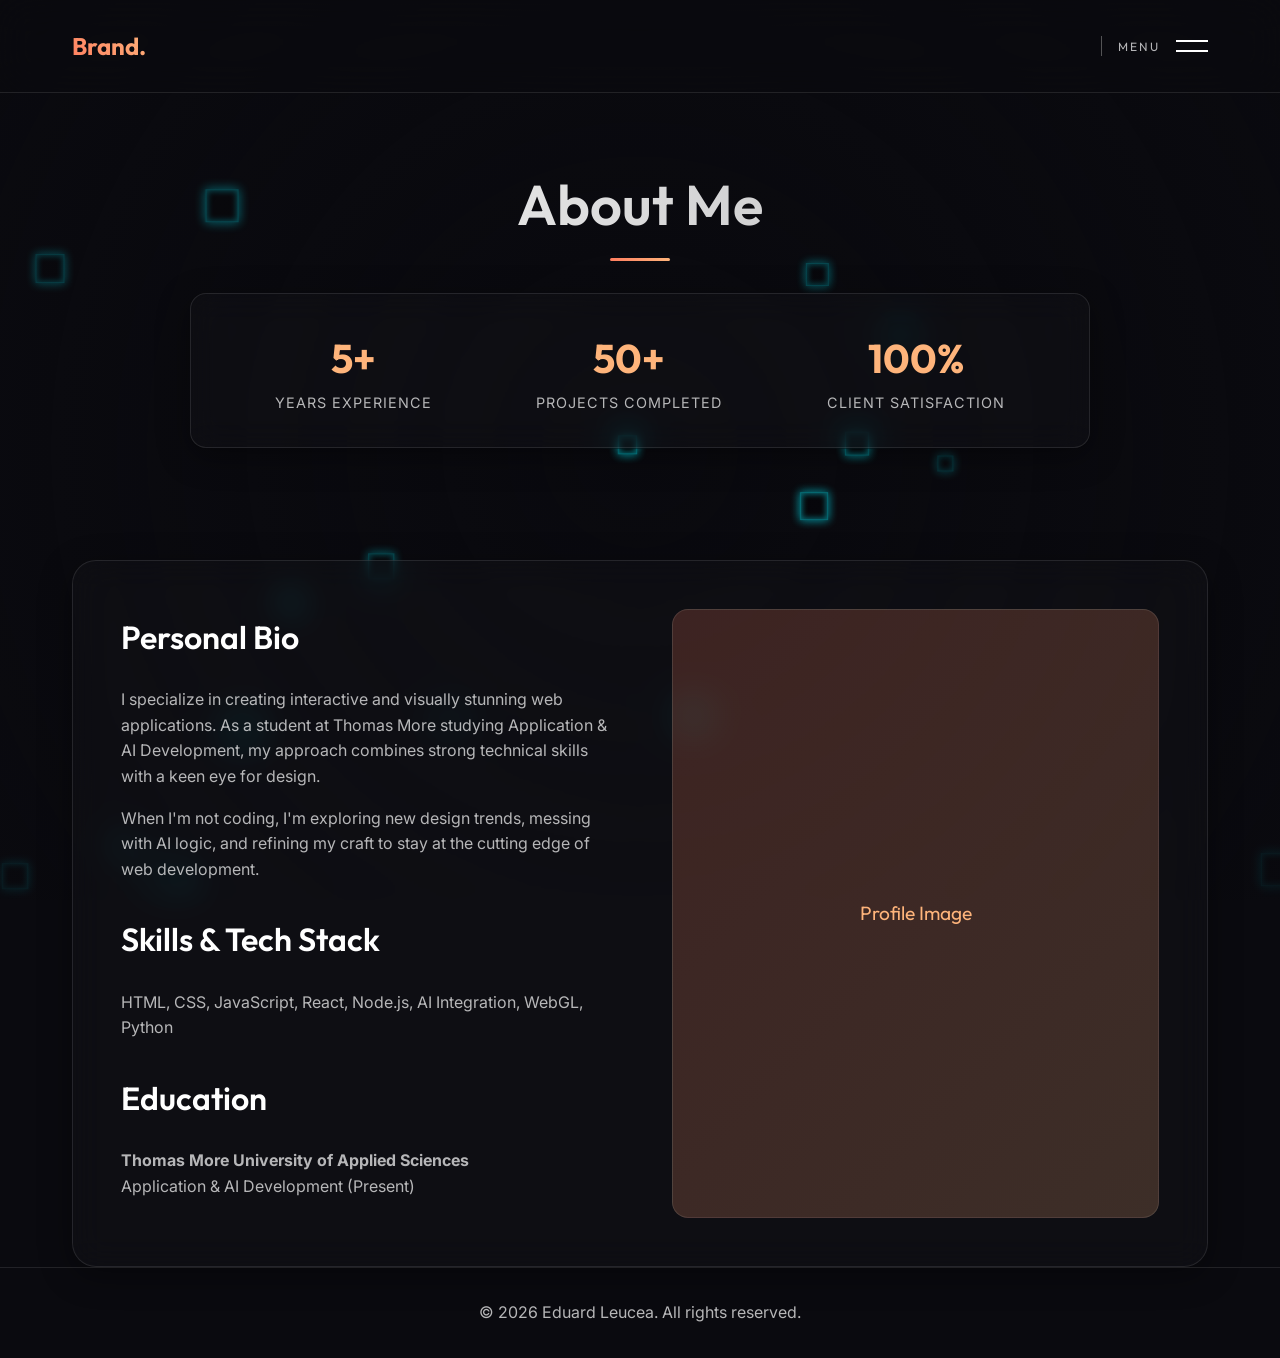
==== commit dd306cd1: "feat: redesign navigation menu toggle with label and update hero section title" ====
--- a/about.html
+++ b/about.html
@@ -23,8 +23,12 @@
         <div class="nav-content">
             <span class="logo">Brand.</span>
             <button class="menu-toggle" aria-label="Toggle Menu">
-                <span class="line"></span>
-                <span class="line"></span>
+                <span class="menu-divider"></span>
+                <span class="menu-label">MENU</span>
+                <div class="hamburger-lines">
+                    <span class="line"></span>
+                    <span class="line"></span>
+                </div>
             </button>
         </div>
     </nav>
--- a/style.css
+++ b/style.css
@@ -96,16 +96,37 @@
 /* Menu Toggle Button */
 .menu-toggle {
     display: flex;
-    flex-direction: column;
+    flex-direction: row;
     justify-content: center;
     align-items: center;
-    width: 44px;
     height: 44px;
     background: transparent;
     border: none;
     cursor: pointer;
     z-index: 1000;
+    gap: 16px;
+}
+
+.menu-divider {
+    width: 1px;
+    height: 20px;
+    background-color: rgba(255, 255, 255, 0.3);
+}
+
+.menu-label {
+    text-transform: uppercase;
+    font-size: 0.75rem;
+    letter-spacing: 2px;
+    color: rgba(255, 255, 255, 0.7);
+    font-family: 'Outfit', sans-serif;
+    pointer-events: none;
+}
+
+.hamburger-lines {
+    display: flex;
+    flex-direction: column;
     gap: 8px;
+    pointer-events: none;
 }
 
 .menu-toggle .line {
@@ -640,4 +661,56 @@
     .glass-panel {
         padding: 2rem;
     }
+}
+
+/* Background Falling Cubes */
+.falling-cube-wrapper {
+    position: absolute; /* Controlled by translate3d */
+    pointer-events: none;
+    transform-style: preserve-3d;
+    will-change: transform;
+    /* Opacity set dynamically in JS */
+    transition: opacity 0.3s ease;
+}
+
+.cube-scaler {
+    width: 100%;
+    height: 100%;
+    transform-style: preserve-3d;
+    /* Smooth zoom on touch */
+    transition: transform 0.3s cubic-bezier(0.175, 0.885, 0.32, 1.275);
+}
+
+.falling-cube-wrapper.pulsing .cube-scaler {
+    transform: scale(2.0); /* Pulse expansion size */
+}
+
+.cube-rotator {
+    width: 100%;
+    height: 100%;
+    position: relative;
+    transform-style: preserve-3d;
+    animation: rotateCube linear infinite;
+}
+
+.cube-face {
+    position: absolute;
+    width: 100%;
+    height: 100%;
+    border: 1.5px solid #00f0ff;
+    box-shadow: 0 0 10px #00f0ff, inset 0 0 6px #00f0ff;
+    background: rgba(0, 0, 0, 0.4);
+}
+
+/* 3D Sides positioned dynamically based on size */
+.cube-face.front  { transform: rotateY(0deg) translateZ(var(--tz)); }
+.cube-face.back   { transform: rotateY(180deg) translateZ(var(--tz)); }
+.cube-face.right  { transform: rotateY(90deg) translateZ(var(--tz)); }
+.cube-face.left   { transform: rotateY(-90deg) translateZ(var(--tz)); }
+.cube-face.top    { transform: rotateX(90deg) translateZ(var(--tz)); }
+.cube-face.bottom { transform: rotateX(-90deg) translateZ(var(--tz)); }
+
+@keyframes rotateCube {
+    0% { transform: rotateX(0deg) rotateY(0deg); }
+    100% { transform: rotateX(360deg) rotateY(360deg); }
 }
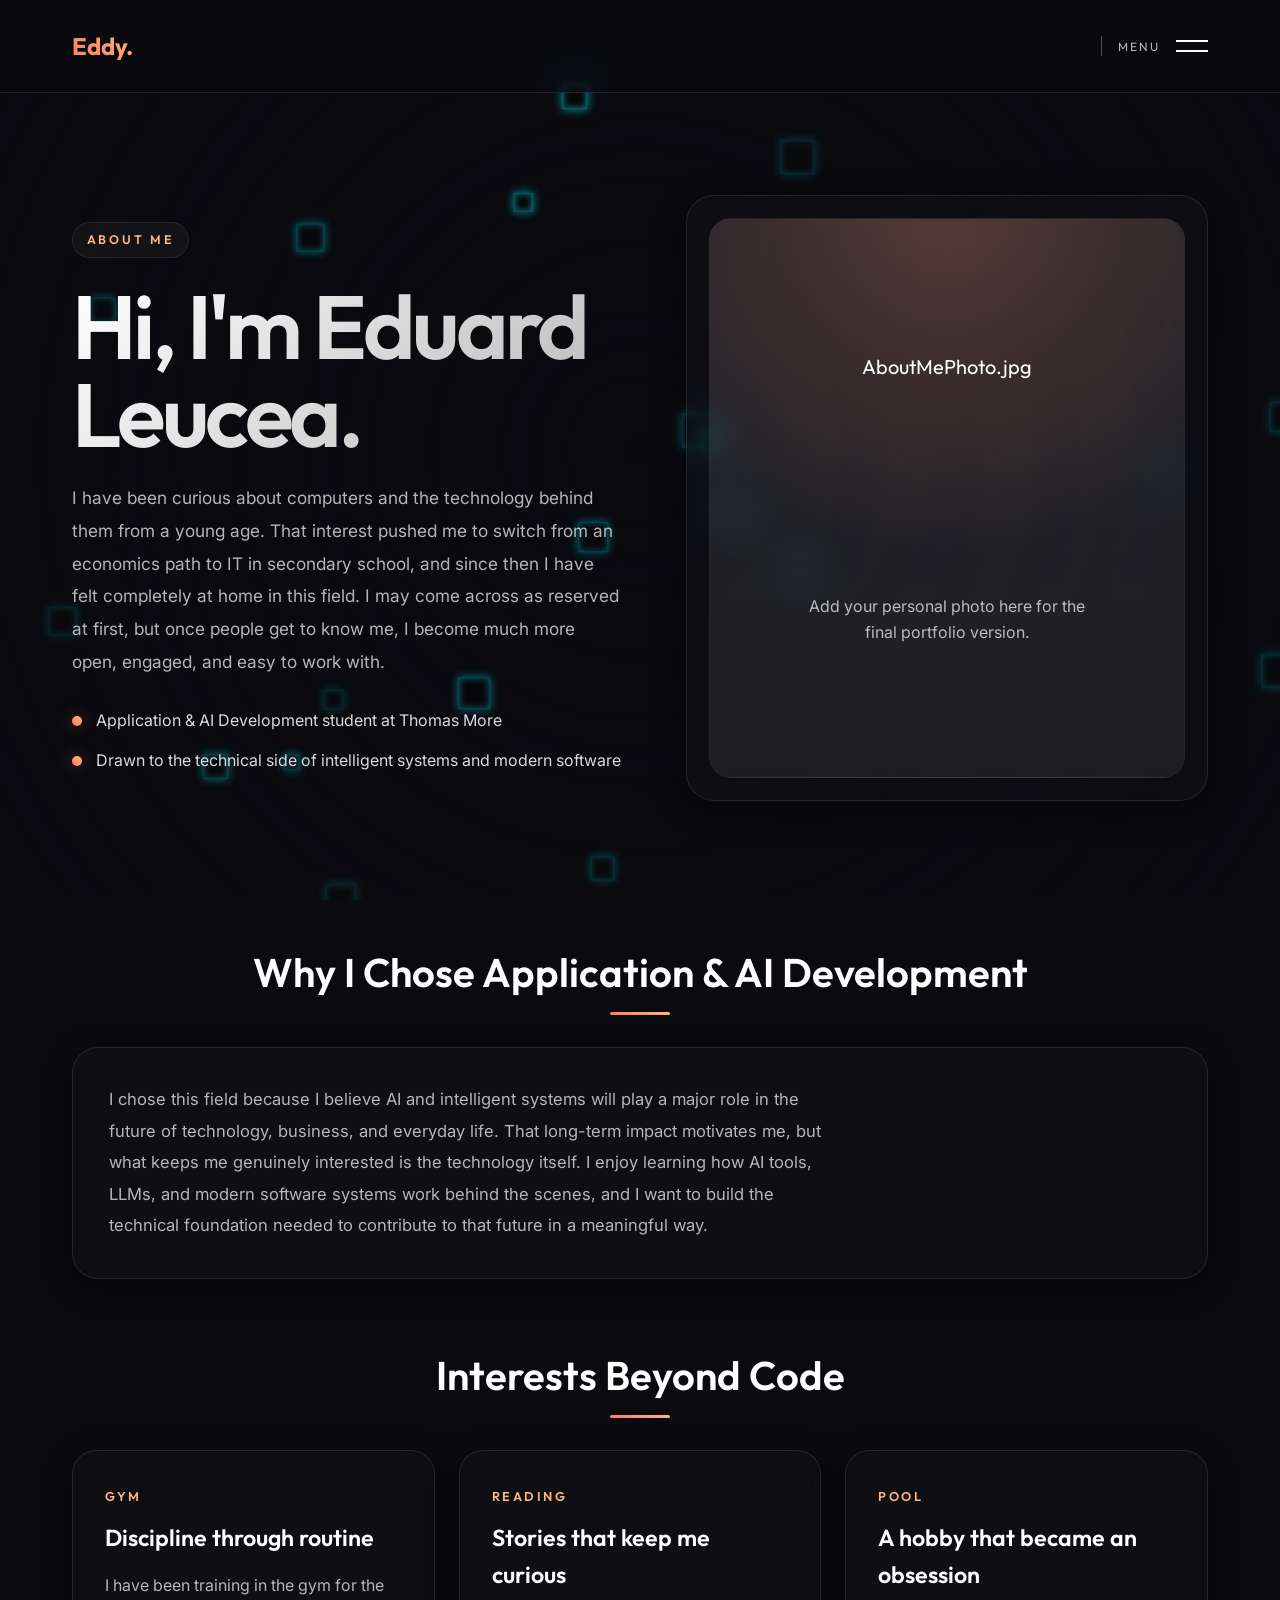
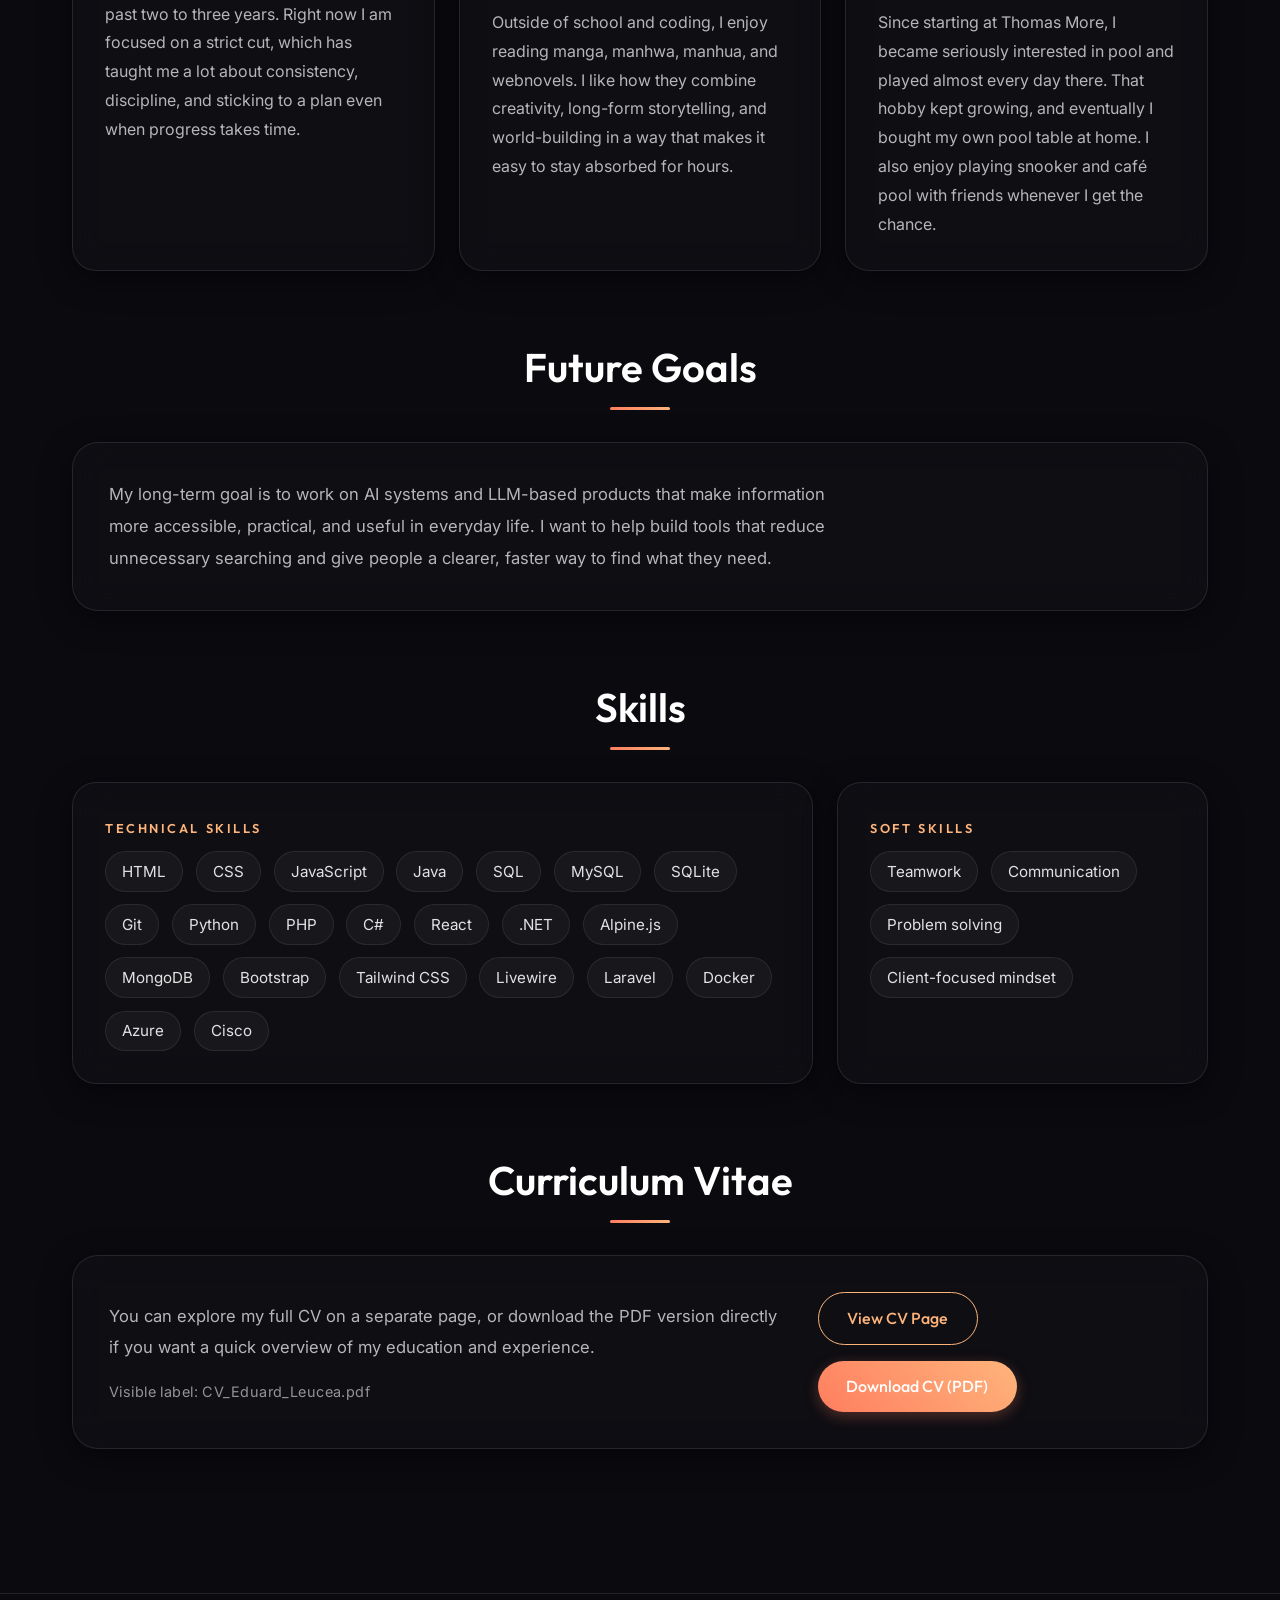
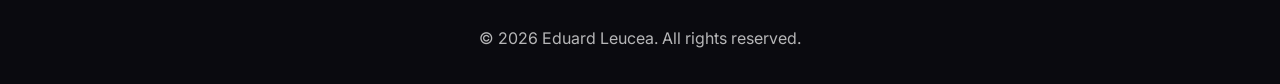
==== commit a13ce2b6: "feat: redesign about page with personal bio, interests, and skills sections and add profile photo as" ====
--- a/about.html
+++ b/about.html
@@ -5,13 +5,11 @@
     <meta charset="UTF-8">
     <meta name="viewport" content="width=device-width, initial-scale=1.0">
     <title>About Me | Eduard Leucea</title>
-    <!-- Google Fonts -->
     <link rel="preconnect" href="https://fonts.googleapis.com">
     <link rel="preconnect" href="https://fonts.gstatic.com" crossorigin>
     <link
         href="https://fonts.googleapis.com/css2?family=Outfit:wght@300;400;500;600;700&family=Inter:wght@400;500&display=swap"
         rel="stylesheet">
-    <!-- CSS -->
     <link rel="stylesheet" href="./gradient-bg.css">
     <link rel="stylesheet" href="./style.css">
 </head>
@@ -21,7 +19,7 @@
 
     <nav class="glass-nav">
         <div class="nav-content">
-            <span class="logo">Brand.</span>
+            <span class="logo">Eddy.</span>
             <button class="menu-toggle" aria-label="Toggle Menu">
                 <span class="menu-divider"></span>
                 <span class="menu-label">MENU</span>
@@ -33,7 +31,6 @@
         </div>
     </nav>
 
-    <!-- Fullscreen Menu Overlay -->
     <nav class="fullscreen-menu">
         <ul class="fullscreen-nav-links">
             <li><a href="./index.html">Home</a></li>
@@ -44,47 +41,172 @@
         </ul>
     </nav>
 
-    <main>
-        <section class="page-header">
-            <h1>About Me</h1>
-            <div class="underline"></div>
-        </section>
-
-        <!-- Highlight Strip (Moved here from Home) -->
-        <section class="highlight-strip glass-panel" style="margin-top: 0;">
-            <div class="stat">
-                <span class="stat-number">5+</span>
-                <span class="stat-label">Years Experience</span>
-            </div>
-            <div class="stat">
-                <span class="stat-number">50+</span>
-                <span class="stat-label">Projects Completed</span>
-            </div>
-            <div class="stat">
-                <span class="stat-number">100%</span>
-                <span class="stat-label">Client Satisfaction</span>
-            </div>
-        </section>
-
-        <section class="about" style="padding-top: 2rem;">
-            <div class="about-content glass-panel">
-                <div class="about-text">
-                    <h3>Personal Bio</h3>
-                    <p>I specialize in creating interactive and visually stunning web applications. As a student at
-                        Thomas More studying Application & AI Development, my approach combines strong technical skills
-                        with a keen eye for design.</p>
-                    <p>When I'm not coding, I'm exploring new design trends, messing with AI logic, and refining my
-                        craft to stay at the cutting edge of web development.</p>
-
-                    <h3 style="margin-top: 2rem;">Skills & Tech Stack</h3>
-                    <p>HTML, CSS, JavaScript, React, Node.js, AI Integration, WebGL, Python</p>
-
-                    <h3 style="margin-top: 2rem;">Education</h3>
-                    <p><strong>Thomas More University of Applied Sciences</strong><br>
-                        Application & AI Development (Present)</p>
-                </div>
-                <div class="about-image-placeholder">
-                    <span>Profile Image</span>
+    <main class="about-page">
+        <section class="about-hero">
+            <div class="about-hero-copy">
+                <span class="about-eyebrow">ABOUT ME</span>
+                <h1 class="about-hero-title">Hi, I'm Eduard Leucea.</h1>
+                <p class="about-hero-lead">
+                    I have been curious about computers and the technology behind them from a young age. That interest
+                    pushed me to switch from an economics path to IT in secondary school, and since then I have felt
+                    completely at home in this field. I may come across as reserved at first, but once people get to
+                    know me, I become much more open, engaged, and easy to work with.
+                </p>
+                <div class="about-hero-notes">
+                    <div class="about-note">
+                        <span class="about-note-dot"></span>
+                        <span>Application & AI Development student at Thomas More</span>
+                    </div>
+                    <div class="about-note">
+                        <span class="about-note-dot"></span>
+                        <span>Drawn to the technical side of intelligent systems and modern software</span>
+                    </div>
+                </div>
+            </div>
+
+            <div class="about-photo-card glass-panel">
+                <div class="about-photo-frame">
+                    <img src="./AboutMePhoto.jpg" alt="Portrait of Eduard Leucea" class="about-photo"
+                        onerror="this.style.display='none'; this.nextElementSibling.style.display='grid';">
+                    <div class="about-photo-fallback">
+                        <span>AboutMePhoto.jpg</span>
+                        <p>Add your personal photo here for the final portfolio version.</p>
+                    </div>
+                </div>
+            </div>
+        </section>
+
+        <section class="about-section">
+            <div class="section-header about-section-header">
+                <h2>Why I Chose Application &amp; AI Development</h2>
+                <div class="underline"></div>
+            </div>
+            <div class="about-story-card glass-panel">
+                <p>
+                    I chose this field because I believe AI and intelligent systems will play a major role in the
+                    future of technology, business, and everyday life. That long-term impact motivates me, but what
+                    keeps me genuinely interested is the technology itself. I enjoy learning how AI tools, LLMs, and
+                    modern software systems work behind the scenes, and I want to build the technical foundation needed
+                    to contribute to that future in a meaningful way.
+                </p>
+            </div>
+        </section>
+
+        <section class="about-section">
+            <div class="section-header about-section-header">
+                <h2>Interests Beyond Code</h2>
+                <div class="underline"></div>
+            </div>
+            <div class="about-interests-grid">
+                <article class="about-interest-card glass-panel">
+                    <span class="about-card-kicker">Gym</span>
+                    <h3>Discipline through routine</h3>
+                    <p>
+                        I have been training in the gym for the past two to three years. Right now I am focused on a
+                        strict cut, which has taught me a lot about consistency, discipline, and sticking to a plan
+                        even when progress takes time.
+                    </p>
+                </article>
+
+                <article class="about-interest-card glass-panel">
+                    <span class="about-card-kicker">Reading</span>
+                    <h3>Stories that keep me curious</h3>
+                    <p>
+                        Outside of school and coding, I enjoy reading manga, manhwa, manhua, and webnovels. I like how
+                        they combine creativity, long-form storytelling, and world-building in a way that makes it
+                        easy to stay absorbed for hours.
+                    </p>
+                </article>
+
+                <article class="about-interest-card glass-panel">
+                    <span class="about-card-kicker">Pool</span>
+                    <h3>A hobby that became an obsession</h3>
+                    <p>
+                        Since starting at Thomas More, I became seriously interested in pool and played almost every
+                        day there. That hobby kept growing, and eventually I bought my own pool table at home. I also
+                        enjoy playing snooker and café pool with friends whenever I get the chance.
+                    </p>
+                </article>
+            </div>
+        </section>
+
+        <section class="about-section">
+            <div class="section-header about-section-header">
+                <h2>Future Goals</h2>
+                <div class="underline"></div>
+            </div>
+            <div class="about-goals-card glass-panel">
+                <p>
+                    My long-term goal is to work on AI systems and LLM-based products that make information more
+                    accessible, practical, and useful in everyday life. I want to help build tools that reduce
+                    unnecessary searching and give people a clearer, faster way to find what they need.
+                </p>
+            </div>
+        </section>
+
+        <section class="about-section">
+            <div class="section-header about-section-header">
+                <h2>Skills</h2>
+                <div class="underline"></div>
+            </div>
+            <div class="about-skills-grid">
+                <article class="about-skills-card glass-panel">
+                    <span class="about-card-kicker">Technical Skills</span>
+                    <div class="skill-pill-grid">
+                        <span class="skill-pill">HTML</span>
+                        <span class="skill-pill">CSS</span>
+                        <span class="skill-pill">JavaScript</span>
+                        <span class="skill-pill">Java</span>
+                        <span class="skill-pill">SQL</span>
+                        <span class="skill-pill">MySQL</span>
+                        <span class="skill-pill">SQLite</span>
+                        <span class="skill-pill">Git</span>
+                        <span class="skill-pill">Python</span>
+                        <span class="skill-pill">PHP</span>
+                        <span class="skill-pill">C#</span>
+                        <span class="skill-pill">React</span>
+                        <span class="skill-pill">.NET</span>
+                        <span class="skill-pill">Alpine.js</span>
+                        <span class="skill-pill">MongoDB</span>
+                        <span class="skill-pill">Bootstrap</span>
+                        <span class="skill-pill">Tailwind CSS</span>
+                        <span class="skill-pill">Livewire</span>
+                        <span class="skill-pill">Laravel</span>
+                        <span class="skill-pill">Docker</span>
+                        <span class="skill-pill">Azure</span>
+                        <span class="skill-pill">Cisco</span>
+                    </div>
+                </article>
+
+                <article class="about-skills-card glass-panel">
+                    <span class="about-card-kicker">Soft Skills</span>
+                    <div class="skill-pill-grid skill-pill-grid-soft">
+                        <span class="skill-pill">Teamwork</span>
+                        <span class="skill-pill">Communication</span>
+                        <span class="skill-pill">Problem solving</span>
+                        <span class="skill-pill">Client-focused mindset</span>
+                    </div>
+                </article>
+            </div>
+        </section>
+
+        <section class="about-section">
+            <div class="section-header about-section-header">
+                <h2>Curriculum Vitae</h2>
+                <div class="underline"></div>
+            </div>
+            <div class="about-cv-card glass-panel">
+                <div class="about-cv-copy">
+                    <p>
+                        You can explore my full CV on a separate page, or download the PDF version directly if you want
+                        a quick overview of my education and experience.
+                    </p>
+                    <span class="about-cv-file">Visible label: CV_Eduard_Leucea.pdf</span>
+                </div>
+                <div class="about-cv-actions">
+                    <a href="./cv.html" class="btn btn-secondary">View CV Page</a>
+                    <a href="./EDUARD LEUCEA.pdf" class="btn btn-primary" download="CV_Eduard_Leucea.pdf">Download CV
+                        (PDF)</a>
                 </div>
             </div>
         </section>
@@ -94,7 +216,6 @@
         <p>&copy; 2026 Eduard Leucea. All rights reserved.</p>
     </footer>
 
-    <!-- Scripts -->
     <script>
         const menuToggle = document.querySelector('.menu-toggle');
         const fullscreenMenu = document.querySelector('.fullscreen-menu');
@@ -107,8 +228,7 @@
             });
         }
     </script>
-    <!-- Custom Background Canvas and Collision Logic -->
     <script src="./background.js"></script>
 </body>
 
-</html>+</html>
--- a/style.css
+++ b/style.css
@@ -1,716 +1,1679 @@
-:root {
-    /* Warmer accent colors */
-    --accent-primary: #ff7e5f;
-    --accent-secondary: #feb47b;
-    --text-main: #ffffff;
-    --text-muted: rgba(255, 255, 255, 0.7);
-    --bg-dark: #0a0a0f;
-
-    /* Glassmorphism */
-    --glass-bg: rgba(20, 20, 25, 0.4);
-    --glass-border: rgba(255, 255, 255, 0.1);
-    --glass-shadow: 0 8px 32px 0 rgba(0, 0, 0, 0.37);
-
-    /* Typography */
-    --font-heading: 'Outfit', sans-serif;
-    --font-body: 'Inter', sans-serif;
-}
-
-* {
-    margin: 0;
-    padding: 0;
-    box-sizing: border-box;
-}
-
-body {
-    background-color: var(--bg-dark);
-    color: var(--text-main);
-    font-family: var(--font-body);
-    line-height: 1.6;
-    overflow-x: hidden;
-    position: relative;
-}
-
-/* Typography Base */
-h1,
-h2,
-h3,
-h4,
-.logo {
-    font-family: var(--font-heading);
-    font-weight: 600;
-}
-
-a {
-    text-decoration: none;
-    color: inherit;
-    transition: all 0.3s ease;
-}
-
-/* Glass Panels */
-.glass-panel {
-    background: var(--glass-bg);
-    backdrop-filter: blur(16px);
-    -webkit-backdrop-filter: blur(16px);
-    border: 1px solid var(--glass-border);
-    border-radius: 24px;
-    box-shadow: var(--glass-shadow);
-    padding: 3rem;
-    transition: transform 0.3s ease, border-color 0.3s ease;
-}
-
-.glass-panel:hover {
-    border-color: rgba(255, 255, 255, 0.2);
-}
-
-/* Nav */
-.glass-nav {
-    position: fixed;
-    top: 0;
-    left: 0;
-    width: 100%;
-    z-index: 100;
-    background: rgba(10, 10, 15, 0.5);
-    backdrop-filter: blur(20px);
-    border-bottom: 1px solid var(--glass-border);
-}
-
-.nav-content {
-    max-width: 1200px;
-    margin: 0 auto;
-    padding: 1.5rem 2rem;
-    display: flex;
-    justify-content: space-between;
-    align-items: center;
-}
-
-.logo {
-    font-size: 1.5rem;
-    font-weight: 700;
-    background: linear-gradient(45deg, var(--accent-primary), var(--accent-secondary));
-    -webkit-background-clip: text;
-    background-clip: text;
-    -webkit-text-fill-color: transparent;
-}
-
-/* Menu Toggle Button */
-.menu-toggle {
-    display: flex;
-    flex-direction: row;
-    justify-content: center;
-    align-items: center;
-    height: 44px;
-    background: transparent;
-    border: none;
-    cursor: pointer;
-    z-index: 1000;
-    gap: 16px;
-}
-
-.menu-divider {
-    width: 1px;
-    height: 20px;
-    background-color: rgba(255, 255, 255, 0.3);
-}
-
-.menu-label {
-    text-transform: uppercase;
-    font-size: 0.75rem;
-    letter-spacing: 2px;
-    color: rgba(255, 255, 255, 0.7);
-    font-family: 'Outfit', sans-serif;
-    pointer-events: none;
-}
-
-.hamburger-lines {
-    display: flex;
-    flex-direction: column;
-    gap: 8px;
-    pointer-events: none;
-}
-
-.menu-toggle .line {
-    width: 32px;
-    height: 2px;
-    background-color: var(--text-main);
-    transition: transform 0.4s cubic-bezier(0.4, 0, 0.2, 1), background-color 0.3s ease;
-    transform-origin: center;
-}
-
-.menu-toggle:hover .line:first-child {
-    transform: translateY(-2px);
-}
-
-.menu-toggle:hover .line:last-child {
-    transform: translateY(2px);
-}
-
-.menu-toggle.active .line {
-    background-color: var(--accent-primary);
-}
-
-.menu-toggle.active .line:first-child {
-    transform: translateY(5px) rotate(45deg);
-}
-
-.menu-toggle.active .line:last-child {
-    transform: translateY(-5px) rotate(-45deg);
-}
-
-/* Fullscreen Menu */
-.fullscreen-menu {
-    position: fixed;
-    top: 0;
-    left: 0;
-    width: 100%;
-    height: 100vh;
-    background: rgba(10, 10, 15, 0.98);
-    backdrop-filter: blur(25px);
-    -webkit-backdrop-filter: blur(25px);
-    z-index: 99;
-    display: flex;
-    align-items: center;
-    justify-content: center;
-    opacity: 0;
-    visibility: hidden;
-    transition: opacity 0.5s ease, visibility 0.5s ease;
-}
-
-.fullscreen-menu.active {
-    opacity: 1;
-    visibility: visible;
-}
-
-.fullscreen-nav-links {
-    list-style: none;
-    text-align: center;
-    display: flex;
-    flex-direction: column;
-    gap: 3rem;
-}
-
-.fullscreen-nav-links a {
-    font-size: 3.5rem;
-    font-family: var(--font-heading);
-    font-weight: 700;
-    color: var(--text-main);
-    text-transform: uppercase;
-    letter-spacing: 2px;
-    position: relative;
-    display: inline-block;
-    transition: transform 0.4s cubic-bezier(0.4, 0, 0.2, 1), color 0.3s ease;
-}
-
-.fullscreen-nav-links a:hover,
-.fullscreen-nav-links a.active {
-    color: var(--accent-secondary);
-    transform: translateY(-5px) scale(1.05);
-}
-
-.fullscreen-nav-links a.active {
-    text-decoration: underline;
-    text-decoration-color: var(--accent-primary);
-    text-underline-offset: 8px;
-}
-
-/* Prevent scroll when menu open */
-body.menu-open {
-    overflow: hidden;
-}
-
-/* Buttons */
-.btn {
-    display: inline-block;
-    padding: 0.8rem 1.8rem;
-    border-radius: 50px;
-    font-weight: 500;
-    font-family: var(--font-heading);
-    cursor: pointer;
-}
-
-.btn-primary {
-    background: linear-gradient(45deg, var(--accent-primary), var(--accent-secondary));
-    color: #fff;
-    border: none;
-    box-shadow: 0 4px 15px rgba(255, 126, 95, 0.3);
-}
-
-.btn-primary:hover {
-    transform: translateY(-2px);
-    box-shadow: 0 6px 20px rgba(255, 126, 95, 0.5);
-}
-
-.btn-secondary {
-    background: transparent;
-    border: 1px solid var(--accent-secondary);
-    color: var(--accent-secondary);
-}
-
-.btn-secondary:hover {
-    background: rgba(254, 180, 123, 0.1);
-    transform: translateY(-2px);
-}
-
-.btn-large {
-    padding: 1rem 2.5rem;
-    font-size: 1.1rem;
-}
-
-/* Main Layout */
-main {
-    max-width: 1200px;
-    margin: 0 auto;
-    padding: 0 2rem;
-    position: relative;
-    z-index: 10;
-}
-
-.section-header {
-    margin-bottom: 3rem;
-    text-align: center;
-}
-
-.section-header h2 {
-    font-size: 2.5rem;
-    margin-bottom: 0.5rem;
-}
-
-.underline {
-    height: 3px;
-    width: 60px;
-    background: linear-gradient(90deg, var(--accent-primary), var(--accent-secondary));
-    margin: 0 auto;
-    border-radius: 3px;
-}
-
-/* Hero Section */
-.hero {
-    min-height: 100vh;
-    display: flex;
-    align-items: flex-start;
-    justify-content: flex-start;
-    padding-top: 8rem;
-}
-
-.hero-content {
-    max-width: 800px;
-    text-align: left;
-}
-
-.hero-tagline {
-    display: block;
-    color: var(--accent-secondary);
-    font-family: var(--font-heading);
-    font-weight: 500;
-    letter-spacing: 2px;
-    margin-bottom: 1rem;
-    text-transform: uppercase;
-}
-
-.hero-title {
-    font-size: clamp(3.5rem, 8vw, 6rem);
-    line-height: 1.1;
-    margin-bottom: 1.5rem;
-    background: linear-gradient(to right, #ffffff, var(--text-muted));
-    -webkit-background-clip: text;
-    background-clip: text;
-    -webkit-text-fill-color: transparent;
-}
-
-.hero-description {
-    font-size: 1.1rem;
-    color: var(--text-muted);
-    margin-bottom: 2.5rem;
-    max-width: 600px;
-}
-
-.hero-actions {
-    display: flex;
-    gap: 1.5rem;
-    justify-content: flex-start;
-}
-
-/* Highlight Strip */
-.highlight-strip {
-    display: flex;
-    justify-content: space-around;
-    padding: 2rem;
-    margin: -3rem auto 5rem;
-    max-width: 900px;
-    border-radius: 16px;
-    position: relative;
-    z-index: 20;
-}
-
-.stat {
-    text-align: center;
-}
-
-.stat-number {
-    display: block;
-    font-size: 2.5rem;
-    font-family: var(--font-heading);
-    font-weight: 700;
-    color: var(--accent-secondary);
-}
-
-.stat-label {
-    font-size: 0.9rem;
-    color: var(--text-muted);
-    text-transform: uppercase;
-    letter-spacing: 1px;
-}
-
-/* Elevated About Section */
-.elevated-section {
-    padding: 6rem 0;
-}
-
-.about-content {
-    display: grid;
-    grid-template-columns: 1fr 1fr;
-    gap: 4rem;
-    align-items: center;
-}
-
-.about-text h3 {
-    font-size: 2rem;
-    margin-bottom: 1.5rem;
-    color: #fff;
-}
-
-.about-text p {
-    color: var(--text-muted);
-    margin-bottom: 1rem;
-}
-
-.about-image-placeholder {
-    aspect-ratio: 4/5;
-    background: linear-gradient(135deg, rgba(255, 126, 95, 0.2) 0%, rgba(254, 180, 123, 0.2) 100%);
-    border-radius: 16px;
-    border: 1px solid var(--glass-border);
-    display: flex;
-    align-items: center;
-    justify-content: center;
-    color: var(--accent-secondary);
-    font-family: var(--font-heading);
-    font-size: 1.2rem;
-}
-
-/* Projects Grid */
-.projects {
-    padding: 6rem 0;
-}
-
-.projects-grid {
-    display: grid;
-    grid-template-columns: repeat(auto-fit, minmax(300px, 1fr));
-    gap: 2.5rem;
-}
-
-.project-card {
-    padding: 0;
-    overflow: hidden;
-    display: flex;
-    flex-direction: column;
-}
-
-.project-card:hover {
-    transform: translateY(-10px);
-}
-
-.project-image {
-    height: 200px;
-    width: 100%;
-}
-
-.project-info {
-    padding: 2rem;
-    flex-grow: 1;
-    display: flex;
-    flex-direction: column;
-}
-
-.project-info h3 {
-    font-size: 1.5rem;
-    margin-bottom: 0.5rem;
-}
-
-.project-info p {
-    color: var(--text-muted);
-    font-size: 0.95rem;
-    margin-bottom: 1.5rem;
-    flex-grow: 1;
-}
-
-.project-link {
-    color: var(--accent-secondary);
-    font-family: var(--font-heading);
-    font-weight: 500;
-    font-size: 0.9rem;
-}
-
-.project-link:hover {
-    color: var(--accent-primary);
-}
-
-/* Contact Block */
-.contact {
-    padding-bottom: 8rem;
-}
-
-.contact-block {
-    text-align: center;
-    max-width: 700px;
-    margin: 0 auto;
-    padding: 4rem 2rem;
-}
-
-.contact-block h2 {
-    font-size: 2.5rem;
-    margin-bottom: 1rem;
-}
-
-.contact-block p {
-    color: var(--text-muted);
-    font-size: 1.1rem;
-}
-
-/* Contact Form */
-.contact-form {
-    margin-top: 3rem;
-    text-align: left;
-    display: flex;
-    flex-direction: column;
-    gap: 1.5rem;
-}
-
-.form-group {
-    display: flex;
-    flex-direction: column;
-    gap: 0.5rem;
-}
-
-.form-group label {
-    font-family: var(--font-heading);
-    font-weight: 500;
-    color: var(--text-main);
-    font-size: 0.95rem;
-}
-
-.form-group input,
-.form-group textarea {
-    width: 100%;
-    padding: 1rem;
-    background: rgba(255, 255, 255, 0.05);
-    border: 1px solid var(--glass-border);
-    border-radius: 12px;
-    color: var(--text-main);
-    font-family: var(--font-body);
-    font-size: 1rem;
-    transition: border-color 0.3s ease, background 0.3s ease;
-}
-
-.form-group input:focus,
-.form-group textarea:focus {
-    outline: none;
-    border-color: var(--accent-primary);
-    background: rgba(255, 255, 255, 0.1);
-}
-
-.form-group input::placeholder,
-.form-group textarea::placeholder {
-    color: var(--text-muted);
-    opacity: 0.5;
-}
-
-.form-feedback {
-    margin-top: 1rem;
-    font-size: 0.95rem;
-    font-weight: 500;
-    text-align: center;
-    min-height: 1.5rem;
-}
-
-.form-feedback.success {
-    color: #4ade80;
-}
-
-.form-feedback.error {
-    color: #f87171;
-}
-
-#contact-submit {
-    margin-top: 1rem;
-    width: 100%;
-}
-
-/* Footer */
-.glass-footer {
-    text-align: center;
-    padding: 2rem;
-    border-top: 1px solid var(--glass-border);
-    position: relative;
-    z-index: 10;
-    color: var(--text-muted);
-}
-
-/* CV Section */
-.cv-section {
-    padding: 10rem 0 4rem;
-}
-
-.cv-container {
-    max-width: 900px;
-    margin: 0 auto;
-}
-
-.cv-header {
-    display: flex;
-    justify-content: space-between;
-    align-items: center;
-    margin-bottom: 3rem;
-    border-bottom: 2px solid var(--glass-border);
-    padding-bottom: 2rem;
-}
-
-.cv-header h1 {
-    font-size: 3rem;
-    background: linear-gradient(to right, #ffffff, var(--text-muted));
-    -webkit-background-clip: text;
-    background-clip: text;
-    -webkit-text-fill-color: transparent;
-}
-
-.cv-grid {
-    display: grid;
-    grid-template-columns: 1fr 2fr;
-    gap: 4rem;
-}
-
-.cv-column h3 {
-    font-size: 1.5rem;
-    margin-bottom: 1.5rem;
-    color: var(--accent-primary);
-    border-bottom: 1px solid var(--glass-border);
-    padding-bottom: 0.5rem;
-}
-
-.cv-item {
-    margin-bottom: 2rem;
-}
-
-.cv-item h4 {
-    font-size: 1.2rem;
-    color: var(--text-main);
-}
-
-.cv-item span.date {
-    display: block;
-    font-size: 0.9rem;
-    color: var(--accent-secondary);
-    margin-bottom: 0.5rem;
-}
-
-.cv-item p,
-.cv-item ul {
-    color: var(--text-muted);
-    font-size: 0.95rem;
-}
-
-.cv-item ul {
-    list-style-position: inside;
-    margin-top: 0.5rem;
-}
-
-/* Page Headers (About, Projects, Contact) */
-.page-header {
-    padding-top: 10rem;
-    padding-bottom: 2rem;
-    text-align: center;
-}
-
-.page-header h1 {
-    font-size: 3.5rem;
-    margin-bottom: 0.5rem;
-    background: linear-gradient(to right, #ffffff, var(--text-muted));
-    -webkit-background-clip: text;
-    background-clip: text;
-    -webkit-text-fill-color: transparent;
-}
-
-/* Responsive */
-@media (max-width: 768px) {
-    .fullscreen-nav-links a {
-        font-size: 2.5rem;
-    }
-
-    .hero-actions {
-        flex-direction: column;
-    }
-
-    .highlight-strip {
-        flex-direction: column;
-        gap: 2rem;
-    }
-
-    .about-content {
-        grid-template-columns: 1fr;
-    }
-
-    .glass-panel {
-        padding: 2rem;
-    }
-}
-
-/* Background Falling Cubes */
-.falling-cube-wrapper {
-    position: absolute; /* Controlled by translate3d */
-    pointer-events: none;
-    transform-style: preserve-3d;
-    will-change: transform;
-    /* Opacity set dynamically in JS */
-    transition: opacity 0.3s ease;
-}
-
-.cube-scaler {
-    width: 100%;
-    height: 100%;
-    transform-style: preserve-3d;
-    /* Smooth zoom on touch */
-    transition: transform 0.3s cubic-bezier(0.175, 0.885, 0.32, 1.275);
-}
-
-.falling-cube-wrapper.pulsing .cube-scaler {
-    transform: scale(2.0); /* Pulse expansion size */
-}
-
-.cube-rotator {
-    width: 100%;
-    height: 100%;
-    position: relative;
-    transform-style: preserve-3d;
-    animation: rotateCube linear infinite;
-}
-
-.cube-face {
-    position: absolute;
-    width: 100%;
-    height: 100%;
-    border: 1.5px solid #00f0ff;
-    box-shadow: 0 0 10px #00f0ff, inset 0 0 6px #00f0ff;
-    background: rgba(0, 0, 0, 0.4);
-}
-
-/* 3D Sides positioned dynamically based on size */
-.cube-face.front  { transform: rotateY(0deg) translateZ(var(--tz)); }
-.cube-face.back   { transform: rotateY(180deg) translateZ(var(--tz)); }
-.cube-face.right  { transform: rotateY(90deg) translateZ(var(--tz)); }
-.cube-face.left   { transform: rotateY(-90deg) translateZ(var(--tz)); }
-.cube-face.top    { transform: rotateX(90deg) translateZ(var(--tz)); }
-.cube-face.bottom { transform: rotateX(-90deg) translateZ(var(--tz)); }
-
-@keyframes rotateCube {
-    0% { transform: rotateX(0deg) rotateY(0deg); }
-    100% { transform: rotateX(360deg) rotateY(360deg); }
-}+:root {
+    /* Warmer accent colors */
+    --accent-primary: #ff7e5f;
+    --accent-secondary: #feb47b;
+    --text-main: #ffffff;
+    --text-muted: rgba(255, 255, 255, 0.7);
+    --bg-dark: #0a0a0f;
+
+    /* Glassmorphism */
+    --glass-bg: rgba(20, 20, 25, 0.4);
+    --glass-border: rgba(255, 255, 255, 0.1);
+    --glass-shadow: 0 8px 32px 0 rgba(0, 0, 0, 0.37);
+
+    /* Typography */
+    --font-heading: 'Outfit', sans-serif;
+    --font-body: 'Inter', sans-serif;
+}
+
+* {
+    margin: 0;
+    padding: 0;
+    box-sizing: border-box;
+}
+
+body {
+    background-color: var(--bg-dark);
+    color: var(--text-main);
+    font-family: var(--font-body);
+    line-height: 1.6;
+    overflow-x: hidden;
+    position: relative;
+}
+
+/* Typography Base */
+h1,
+h2,
+h3,
+h4,
+.logo {
+    font-family: var(--font-heading);
+    font-weight: 600;
+}
+
+a {
+    text-decoration: none;
+    color: inherit;
+    transition: all 0.3s ease;
+}
+
+/* Glass Panels */
+.glass-panel {
+    background: var(--glass-bg);
+    backdrop-filter: blur(16px);
+    -webkit-backdrop-filter: blur(16px);
+    border: 1px solid var(--glass-border);
+    border-radius: 24px;
+    box-shadow: var(--glass-shadow);
+    padding: 3rem;
+    transition: transform 0.3s ease, border-color 0.3s ease;
+}
+
+.glass-panel:hover {
+    border-color: rgba(255, 255, 255, 0.2);
+}
+
+/* Nav */
+.glass-nav {
+    position: fixed;
+    top: 0;
+    left: 0;
+    width: 100%;
+    z-index: 100;
+    background: rgba(10, 10, 15, 0.5);
+    backdrop-filter: blur(20px);
+    border-bottom: 1px solid var(--glass-border);
+}
+
+.nav-content {
+    max-width: 1200px;
+    margin: 0 auto;
+    padding: 1.5rem 2rem;
+    display: flex;
+    justify-content: space-between;
+    align-items: center;
+}
+
+.logo {
+    font-size: 1.5rem;
+    font-weight: 700;
+    background: linear-gradient(45deg, var(--accent-primary), var(--accent-secondary));
+    -webkit-background-clip: text;
+    background-clip: text;
+    -webkit-text-fill-color: transparent;
+}
+
+/* Menu Toggle Button */
+.menu-toggle {
+    display: flex;
+    flex-direction: row;
+    justify-content: center;
+    align-items: center;
+    height: 44px;
+    background: transparent;
+    border: none;
+    cursor: pointer;
+    z-index: 1000;
+    gap: 16px;
+}
+
+.menu-divider {
+    width: 1px;
+    height: 20px;
+    background-color: rgba(255, 255, 255, 0.3);
+}
+
+.menu-label {
+    text-transform: uppercase;
+    font-size: 0.75rem;
+    letter-spacing: 2px;
+    color: rgba(255, 255, 255, 0.7);
+    font-family: 'Outfit', sans-serif;
+    pointer-events: none;
+}
+
+.hamburger-lines {
+    display: flex;
+    flex-direction: column;
+    gap: 8px;
+    pointer-events: none;
+}
+
+.menu-toggle .line {
+    width: 32px;
+    height: 2px;
+    background-color: var(--text-main);
+    transition: transform 0.4s cubic-bezier(0.4, 0, 0.2, 1), background-color 0.3s ease;
+    transform-origin: center;
+}
+
+.menu-toggle:hover .line:first-child {
+    transform: translateY(-2px);
+}
+
+.menu-toggle:hover .line:last-child {
+    transform: translateY(2px);
+}
+
+.menu-toggle.active .line {
+    background-color: var(--accent-primary);
+}
+
+.menu-toggle.active .line:first-child {
+    transform: translateY(5px) rotate(45deg);
+}
+
+.menu-toggle.active .line:last-child {
+    transform: translateY(-5px) rotate(-45deg);
+}
+
+/* Fullscreen Menu */
+.fullscreen-menu {
+    position: fixed;
+    top: 0;
+    left: 0;
+    width: 100%;
+    height: 100vh;
+    background: rgba(10, 10, 15, 0.98);
+    backdrop-filter: blur(25px);
+    -webkit-backdrop-filter: blur(25px);
+    z-index: 99;
+    display: flex;
+    align-items: center;
+    justify-content: center;
+    opacity: 0;
+    visibility: hidden;
+    transition: opacity 0.5s ease, visibility 0.5s ease;
+}
+
+.fullscreen-menu.active {
+    opacity: 1;
+    visibility: visible;
+}
+
+.fullscreen-nav-links {
+    list-style: none;
+    text-align: center;
+    display: flex;
+    flex-direction: column;
+    gap: 3rem;
+}
+
+.fullscreen-nav-links a {
+    font-size: 3.5rem;
+    font-family: var(--font-heading);
+    font-weight: 700;
+    color: var(--text-main);
+    text-transform: uppercase;
+    letter-spacing: 2px;
+    position: relative;
+    display: inline-block;
+    transition: transform 0.4s cubic-bezier(0.4, 0, 0.2, 1), color 0.3s ease;
+}
+
+.fullscreen-nav-links a:hover,
+.fullscreen-nav-links a.active {
+    color: var(--accent-secondary);
+    transform: translateY(-5px) scale(1.05);
+}
+
+.fullscreen-nav-links a.active {
+    text-decoration: underline;
+    text-decoration-color: var(--accent-primary);
+    text-underline-offset: 8px;
+}
+
+/* Prevent scroll when menu open */
+body.menu-open {
+    overflow: hidden;
+}
+
+/* Buttons */
+.btn {
+    display: inline-block;
+    padding: 0.8rem 1.8rem;
+    border-radius: 50px;
+    font-weight: 500;
+    font-family: var(--font-heading);
+    cursor: pointer;
+}
+
+.btn-primary {
+    background: linear-gradient(45deg, var(--accent-primary), var(--accent-secondary));
+    color: #fff;
+    border: none;
+    box-shadow: 0 4px 15px rgba(255, 126, 95, 0.3);
+}
+
+.btn-primary:hover {
+    transform: translateY(-2px);
+    box-shadow: 0 6px 20px rgba(255, 126, 95, 0.5);
+}
+
+.btn-secondary {
+    background: transparent;
+    border: 1px solid var(--accent-secondary);
+    color: var(--accent-secondary);
+}
+
+.btn-secondary:hover {
+    background: rgba(254, 180, 123, 0.1);
+    transform: translateY(-2px);
+}
+
+.btn-large {
+    padding: 1rem 2.5rem;
+    font-size: 1.1rem;
+}
+
+/* Main Layout */
+main {
+    max-width: 1200px;
+    margin: 0 auto;
+    padding: 0 2rem;
+    position: relative;
+    z-index: 10;
+}
+
+.section-header {
+    margin-bottom: 3rem;
+    text-align: center;
+}
+
+.section-header h2 {
+    font-size: 2.5rem;
+    margin-bottom: 0.5rem;
+}
+
+.underline {
+    height: 3px;
+    width: 60px;
+    background: linear-gradient(90deg, var(--accent-primary), var(--accent-secondary));
+    margin: 0 auto;
+    border-radius: 3px;
+}
+
+/* Hero Section */
+.hero {
+    display: grid;
+    grid-template-columns: 1fr 1fr;
+    min-height: 100vh;
+    align-items: center;
+    padding-top: 5rem;
+    padding-left: 8vw;
+    padding-right: 2vw;
+    gap: 4rem;
+    position: relative;
+    z-index: 10;
+}
+
+.hero-content {
+    display: flex;
+    flex-direction: column;
+    justify-content: center;
+    text-align: left;
+}
+
+.hero-tagline {
+    display: block;
+    color: var(--accent-secondary);
+    font-family: var(--font-heading);
+    font-weight: 500;
+    letter-spacing: 2px;
+    margin-bottom: 1rem;
+    text-transform: uppercase;
+}
+
+.hero-title {
+    font-size: clamp(3.5rem, 8vw, 6rem);
+    line-height: 1.1;
+    margin-bottom: 1.5rem;
+    background: linear-gradient(to right, #ffffff, var(--text-muted));
+    -webkit-background-clip: text;
+    background-clip: text;
+    -webkit-text-fill-color: transparent;
+}
+
+.hero-description {
+    font-size: 1.1rem;
+    color: var(--text-muted);
+    margin-bottom: 2.5rem;
+    max-width: 600px;
+}
+
+.hero-actions {
+    display: flex;
+    gap: 1.5rem;
+    justify-content: flex-start;
+}
+
+/* Highlight Strip */
+.highlight-strip {
+    display: flex;
+    justify-content: space-around;
+    padding: 2rem;
+    margin: -3rem auto 5rem;
+    max-width: 900px;
+    border-radius: 16px;
+    position: relative;
+    z-index: 20;
+}
+
+.stat {
+    text-align: center;
+}
+
+.stat-number {
+    display: block;
+    font-size: 2.5rem;
+    font-family: var(--font-heading);
+    font-weight: 700;
+    color: var(--accent-secondary);
+}
+
+.stat-label {
+    font-size: 0.9rem;
+    color: var(--text-muted);
+    text-transform: uppercase;
+    letter-spacing: 1px;
+}
+
+/* Elevated About Section */
+.elevated-section {
+    padding: 6rem 0;
+}
+
+.about-content {
+    display: grid;
+    grid-template-columns: 1fr 1fr;
+    gap: 4rem;
+    align-items: center;
+}
+
+.about-text h3 {
+    font-size: 2rem;
+    margin-bottom: 1.5rem;
+    color: #fff;
+}
+
+.about-text p {
+    color: var(--text-muted);
+    margin-bottom: 1rem;
+}
+
+.about-image-placeholder {
+    aspect-ratio: 4/5;
+    background: linear-gradient(135deg, rgba(255, 126, 95, 0.2) 0%, rgba(254, 180, 123, 0.2) 100%);
+    border-radius: 16px;
+    border: 1px solid var(--glass-border);
+    display: flex;
+    align-items: center;
+    justify-content: center;
+    color: var(--accent-secondary);
+    font-family: var(--font-heading);
+    font-size: 1.2rem;
+}
+
+/* About Page */
+.about-page {
+    padding-top: 8.5rem;
+    padding-bottom: 5rem;
+}
+
+.about-hero,
+.about-section {
+    max-width: 1180px;
+    margin: 0 auto;
+}
+
+.about-hero {
+    min-height: calc(100vh - 11rem);
+    display: grid;
+    grid-template-columns: 1fr 0.95fr;
+    gap: 4rem;
+    align-items: center;
+    margin-bottom: 5rem;
+}
+
+.about-hero-copy {
+    display: flex;
+    flex-direction: column;
+    gap: 1.5rem;
+    max-width: 620px;
+}
+
+.about-eyebrow {
+    display: inline-flex;
+    align-self: flex-start;
+    padding: 0.45rem 0.85rem;
+    border-radius: 999px;
+    border: 1px solid rgba(255, 255, 255, 0.08);
+    background: rgba(255, 255, 255, 0.04);
+    color: var(--accent-secondary);
+    font-family: var(--font-heading);
+    font-size: 0.78rem;
+    font-weight: 600;
+    letter-spacing: 0.18rem;
+}
+
+.about-hero-title {
+    font-size: clamp(3.3rem, 7vw, 5.8rem);
+    line-height: 0.98;
+    letter-spacing: -0.04em;
+    background: linear-gradient(135deg, #ffffff 0%, rgba(255, 255, 255, 0.7) 100%);
+    -webkit-background-clip: text;
+    background-clip: text;
+    -webkit-text-fill-color: transparent;
+}
+
+.about-hero-lead {
+    color: var(--text-muted);
+    font-size: 1.08rem;
+    line-height: 1.9;
+    max-width: 58ch;
+}
+
+.about-hero-notes {
+    display: grid;
+    gap: 0.9rem;
+    margin-top: 0.35rem;
+}
+
+.about-note {
+    display: inline-flex;
+    align-items: center;
+    gap: 0.85rem;
+    color: rgba(255, 255, 255, 0.85);
+}
+
+.about-note-dot {
+    width: 0.65rem;
+    height: 0.65rem;
+    border-radius: 50%;
+    background: linear-gradient(45deg, var(--accent-primary), var(--accent-secondary));
+    box-shadow: 0 0 16px rgba(255, 126, 95, 0.45);
+    flex-shrink: 0;
+}
+
+.about-photo-card {
+    padding: 1.4rem;
+    border-radius: 28px;
+}
+
+.about-photo-frame {
+    position: relative;
+    min-height: 560px;
+    border-radius: 22px;
+    overflow: hidden;
+    border: 1px solid rgba(255, 255, 255, 0.08);
+    background:
+        radial-gradient(circle at top, rgba(255, 126, 95, 0.22), transparent 55%),
+        rgba(255, 255, 255, 0.03);
+}
+
+.about-photo {
+    width: 100%;
+    height: 100%;
+    display: block;
+    object-fit: cover;
+}
+
+.about-photo-fallback {
+    position: absolute;
+    inset: 0;
+    display: none;
+    place-items: center;
+    text-align: center;
+    padding: 2rem;
+    gap: 0.8rem;
+    background:
+        linear-gradient(180deg, rgba(255, 255, 255, 0.05), rgba(255, 255, 255, 0.02)),
+        rgba(255, 255, 255, 0.02);
+}
+
+.about-photo-fallback span {
+    font-family: var(--font-heading);
+    font-size: 1.25rem;
+    color: var(--text-main);
+}
+
+.about-photo-fallback p {
+    color: var(--text-muted);
+    max-width: 28ch;
+}
+
+.about-section {
+    margin-bottom: 4rem;
+}
+
+.about-section-header {
+    margin-bottom: 2rem;
+}
+
+.about-story-card,
+.about-goals-card,
+.about-cv-card {
+    padding: 2.25rem;
+    border-radius: 26px;
+}
+
+.about-story-card p,
+.about-goals-card p,
+.about-cv-copy p {
+    color: var(--text-muted);
+    font-size: 1.04rem;
+    line-height: 1.9;
+    max-width: 72ch;
+}
+
+.about-interests-grid {
+    display: grid;
+    grid-template-columns: repeat(3, minmax(0, 1fr));
+    gap: 1.5rem;
+}
+
+.about-interest-card,
+.about-skills-card {
+    padding: 2rem;
+    border-radius: 24px;
+}
+
+.about-card-kicker {
+    display: inline-block;
+    margin-bottom: 0.8rem;
+    color: var(--accent-secondary);
+    font-family: var(--font-heading);
+    font-size: 0.8rem;
+    font-weight: 600;
+    letter-spacing: 0.16rem;
+    text-transform: uppercase;
+}
+
+.about-interest-card h3 {
+    font-size: 1.45rem;
+    margin-bottom: 0.9rem;
+}
+
+.about-interest-card p {
+    color: var(--text-muted);
+    line-height: 1.8;
+}
+
+.about-skills-grid {
+    display: grid;
+    grid-template-columns: 2fr 1fr;
+    gap: 1.5rem;
+}
+
+.skill-pill-grid {
+    display: flex;
+    flex-wrap: wrap;
+    gap: 0.8rem;
+}
+
+.skill-pill-grid-soft {
+    max-width: 340px;
+}
+
+.skill-pill {
+    display: inline-flex;
+    align-items: center;
+    justify-content: center;
+    padding: 0.72rem 1rem;
+    border-radius: 999px;
+    border: 1px solid rgba(255, 255, 255, 0.08);
+    background: rgba(255, 255, 255, 0.045);
+    color: rgba(255, 255, 255, 0.88);
+    font-size: 0.95rem;
+    line-height: 1;
+}
+
+.about-cv-card {
+    display: flex;
+    align-items: center;
+    justify-content: space-between;
+    gap: 2rem;
+}
+
+.about-cv-copy {
+    display: grid;
+    gap: 1rem;
+}
+
+.about-cv-file {
+    color: rgba(255, 255, 255, 0.56);
+    font-size: 0.9rem;
+    letter-spacing: 0.03em;
+}
+
+.about-cv-actions {
+    display: flex;
+    gap: 1rem;
+    flex-wrap: wrap;
+}
+
+/* Projects Grid */
+.projects {
+    padding: 6rem 0;
+}
+
+.projects-grid {
+    display: grid;
+    grid-template-columns: repeat(auto-fit, minmax(300px, 1fr));
+    gap: 2.5rem;
+}
+
+.project-card {
+    padding: 0;
+    overflow: hidden;
+    display: flex;
+    flex-direction: column;
+}
+
+.project-card:hover {
+    transform: translateY(-10px);
+}
+
+.project-image {
+    height: 200px;
+    width: 100%;
+}
+
+.project-info {
+    padding: 2rem;
+    flex-grow: 1;
+    display: flex;
+    flex-direction: column;
+}
+
+.project-info h3 {
+    font-size: 1.5rem;
+    margin-bottom: 0.5rem;
+}
+
+.project-info p {
+    color: var(--text-muted);
+    font-size: 0.95rem;
+    margin-bottom: 1.5rem;
+    flex-grow: 1;
+}
+
+.project-link {
+    color: var(--accent-secondary);
+    font-family: var(--font-heading);
+    font-weight: 500;
+    font-size: 0.9rem;
+}
+
+.project-link:hover {
+    color: var(--accent-primary);
+}
+
+/* Contact Block */
+.contact {
+    padding-bottom: 8rem;
+}
+
+.contact-block {
+    text-align: center;
+    max-width: 700px;
+    margin: 0 auto;
+    padding: 4rem 2rem;
+}
+
+.contact-block h2 {
+    font-size: 2.5rem;
+    margin-bottom: 1rem;
+}
+
+.contact-block p {
+    color: var(--text-muted);
+    font-size: 1.1rem;
+}
+
+/* Contact Form */
+.contact-form {
+    margin-top: 3rem;
+    text-align: left;
+    display: flex;
+    flex-direction: column;
+    gap: 1.5rem;
+}
+
+.form-group {
+    display: flex;
+    flex-direction: column;
+    gap: 0.5rem;
+}
+
+.form-group label {
+    font-family: var(--font-heading);
+    font-weight: 500;
+    color: var(--text-main);
+    font-size: 0.95rem;
+}
+
+.form-group input,
+.form-group textarea {
+    width: 100%;
+    padding: 1rem;
+    background: rgba(255, 255, 255, 0.05);
+    border: 1px solid var(--glass-border);
+    border-radius: 12px;
+    color: var(--text-main);
+    font-family: var(--font-body);
+    font-size: 1rem;
+    transition: border-color 0.3s ease, background 0.3s ease;
+}
+
+.form-group input:focus,
+.form-group textarea:focus {
+    outline: none;
+    border-color: var(--accent-primary);
+    background: rgba(255, 255, 255, 0.1);
+}
+
+.form-group input::placeholder,
+.form-group textarea::placeholder {
+    color: var(--text-muted);
+    opacity: 0.5;
+}
+
+.form-feedback {
+    margin-top: 1rem;
+    font-size: 0.95rem;
+    font-weight: 500;
+    text-align: center;
+    min-height: 1.5rem;
+}
+
+.form-feedback.success {
+    color: #4ade80;
+}
+
+.form-feedback.error {
+    color: #f87171;
+}
+
+#contact-submit {
+    margin-top: 1rem;
+    width: 100%;
+}
+
+/* Footer */
+.glass-footer {
+    text-align: center;
+    padding: 2rem;
+    border-top: 1px solid var(--glass-border);
+    position: relative;
+    z-index: 10;
+    color: var(--text-muted);
+}
+
+/* CV Section */
+.cv-section {
+    padding: 10rem 0 4rem;
+}
+
+.cv-container {
+    max-width: 900px;
+    margin: 0 auto;
+}
+
+.cv-header {
+    display: flex;
+    justify-content: space-between;
+    align-items: center;
+    margin-bottom: 3rem;
+    border-bottom: 2px solid var(--glass-border);
+    padding-bottom: 2rem;
+}
+
+.cv-header h1 {
+    font-size: 3rem;
+    background: linear-gradient(to right, #ffffff, var(--text-muted));
+    -webkit-background-clip: text;
+    background-clip: text;
+    -webkit-text-fill-color: transparent;
+}
+
+.cv-grid {
+    display: grid;
+    grid-template-columns: 1fr 2fr;
+    gap: 4rem;
+}
+
+.cv-column h3 {
+    font-size: 1.5rem;
+    margin-bottom: 1.5rem;
+    color: var(--accent-primary);
+    border-bottom: 1px solid var(--glass-border);
+    padding-bottom: 0.5rem;
+}
+
+.cv-item {
+    margin-bottom: 2rem;
+}
+
+.cv-item h4 {
+    font-size: 1.2rem;
+    color: var(--text-main);
+}
+
+.cv-item span.date {
+    display: block;
+    font-size: 0.9rem;
+    color: var(--accent-secondary);
+    margin-bottom: 0.5rem;
+}
+
+.cv-item p,
+.cv-item ul {
+    color: var(--text-muted);
+    font-size: 0.95rem;
+}
+
+.cv-item ul {
+    list-style-position: inside;
+    margin-top: 0.5rem;
+}
+
+/* Page Headers (About, Projects, Contact) */
+.page-header {
+    padding-top: 10rem;
+    padding-bottom: 2rem;
+    text-align: center;
+}
+
+.page-header h1 {
+    font-size: 3.5rem;
+    margin-bottom: 0.5rem;
+    background: linear-gradient(to right, #ffffff, var(--text-muted));
+    -webkit-background-clip: text;
+    background-clip: text;
+    -webkit-text-fill-color: transparent;
+}
+
+/* Responsive */
+@media (max-width: 768px) {
+    .fullscreen-nav-links a {
+        font-size: 2.5rem;
+    }
+
+    .hero-actions {
+        flex-direction: column;
+    }
+
+    .highlight-strip {
+        flex-direction: column;
+        gap: 2rem;
+    }
+
+    .about-content {
+        grid-template-columns: 1fr;
+    }
+
+    .about-page {
+        padding-top: 7rem;
+        padding-bottom: 3.5rem;
+    }
+
+    .about-hero {
+        grid-template-columns: 1fr;
+        min-height: auto;
+        gap: 2.5rem;
+        margin-bottom: 4rem;
+    }
+
+    .about-hero-copy {
+        max-width: none;
+    }
+
+    .about-hero-title {
+        font-size: clamp(2.7rem, 13vw, 4rem);
+    }
+
+    .about-hero-lead {
+        font-size: 1rem;
+        max-width: none;
+    }
+
+    .about-note {
+        align-items: flex-start;
+    }
+
+    .about-photo-frame {
+        min-height: 420px;
+    }
+
+    .about-interests-grid,
+    .about-skills-grid {
+        grid-template-columns: 1fr;
+    }
+
+    .about-cv-card {
+        flex-direction: column;
+        align-items: flex-start;
+    }
+
+    .about-cv-actions {
+        width: 100%;
+        flex-direction: column;
+    }
+
+    .about-cv-actions .btn {
+        width: 100%;
+        text-align: center;
+    }
+
+    .glass-panel {
+        padding: 2rem;
+    }
+}
+
+/* Background Falling Cubes */
+.falling-cube-wrapper {
+    position: absolute;
+    /* Controlled by translate3d */
+    pointer-events: none;
+    transform-style: preserve-3d;
+    will-change: transform;
+    /* Opacity set dynamically in JS */
+    transition: opacity 0.3s ease;
+}
+
+.cube-scaler {
+    width: 100%;
+    height: 100%;
+    transform-style: preserve-3d;
+    /* Smooth zoom on touch */
+    transition: transform 0.3s cubic-bezier(0.175, 0.885, 0.32, 1.275);
+}
+
+.falling-cube-wrapper.pulsing .cube-scaler {
+    transform: scale(2.0);
+    /* Pulse expansion size */
+}
+
+.cube-rotator {
+    width: 100%;
+    height: 100%;
+    position: relative;
+    transform-style: preserve-3d;
+    animation: rotateCube linear infinite;
+}
+
+.cube-face {
+    position: absolute;
+    width: 100%;
+    height: 100%;
+    border: 1.5px solid #00f0ff;
+    box-shadow: 0 0 10px #00f0ff, inset 0 0 6px #00f0ff;
+    background: rgba(0, 0, 0, 0.4);
+}
+
+/* 3D Sides positioned dynamically based on size */
+.cube-face.front {
+    transform: rotateY(0deg) translateZ(var(--tz));
+}
+
+.cube-face.back {
+    transform: rotateY(180deg) translateZ(var(--tz));
+}
+
+.cube-face.right {
+    transform: rotateY(90deg) translateZ(var(--tz));
+}
+
+.cube-face.left {
+    transform: rotateY(-90deg) translateZ(var(--tz));
+}
+
+.cube-face.top {
+    transform: rotateX(90deg) translateZ(var(--tz));
+}
+
+.cube-face.bottom {
+    transform: rotateX(-90deg) translateZ(var(--tz));
+}
+
+@keyframes rotateCube {
+    0% {
+        transform: rotateX(0deg) rotateY(0deg);
+    }
+
+    100% {
+        transform: rotateX(360deg) rotateY(360deg);
+    }
+}
+
+/* Lanyard Status & Hero 2-Column */
+.hero-right {
+    display: flex;
+    justify-content: flex-end;
+    align-items: center;
+}
+
+.discord-card {
+    padding: 1.5rem;
+    border-radius: 16px;
+    width: 380px;
+    display: flex;
+    flex-direction: column;
+    gap: 1.25rem;
+    cursor: default;
+    transition: transform 0.4s cubic-bezier(0.2, 0.8, 0.2, 1), box-shadow 0.4s cubic-bezier(0.2, 0.8, 0.2, 1);
+}
+
+.discord-card:hover {
+    transform: translateY(-6px);
+    box-shadow: 0 15px 35px rgba(0, 0, 0, 0.4), 0 15px 40px -15px var(--status-color, rgba(255, 255, 255, 0.1));
+}
+
+.discord-header {
+    display: flex;
+    align-items: center;
+    gap: 8px;
+    font-size: 0.75rem;
+    font-weight: 700;
+    letter-spacing: 1px;
+    color: var(--text-muted);
+    padding-bottom: 0.75rem;
+    border-bottom: 1px solid rgba(255, 255, 255, 0.1);
+}
+
+.discord-logo {
+    width: 20px;
+    height: 20px;
+}
+
+.discord-profile-row {
+    display: flex;
+    align-items: center;
+    gap: 1rem;
+}
+
+.discord-avatar-wrapper {
+    position: relative;
+    width: 80px;
+    height: 80px;
+}
+
+.discord-avatar {
+    width: 100%;
+    height: 100%;
+    border-radius: 50%;
+    object-fit: cover;
+    border: 2px solid var(--status-color, #747f8d);
+}
+
+.status-dot {
+    position: absolute;
+    bottom: 2px;
+    right: 2px;
+    width: 16px;
+    height: 16px;
+    border-radius: 50%;
+    border: 3px solid #1a1b26;
+    /* Match dark background roughly, or glass bg */
+    box-shadow: 0 0 0 0 rgba(0, 0, 0, 0.7);
+    animation: pulseDot 2s infinite;
+}
+
+.discord-names {
+    display: flex;
+    flex-direction: column;
+    gap: 4px;
+}
+
+.discord-display-name {
+    font-family: 'Outfit', sans-serif;
+    font-size: 1.2rem;
+    font-weight: 700;
+    color: var(--text-main);
+}
+
+.discord-username {
+    font-size: 0.9rem;
+    color: var(--text-muted);
+}
+
+.discord-row {
+    display: flex;
+    align-items: center;
+    gap: 0.75rem;
+    font-size: 0.9rem;
+    line-height: 1.4;
+    padding-top: 1rem;
+    border-top: 1px solid rgba(255, 255, 255, 0.1);
+}
+
+.discord-custom-status {
+    color: var(--text-muted);
+    font-style: italic;
+    padding-top: 0;
+    border-top: none;
+    margin-top: -0.5rem;
+}
+
+.discord-custom-emoji {
+    width: 18px;
+    height: 18px;
+    object-fit: contain;
+}
+
+.activity-icon {
+    font-size: 1.2rem;
+    line-height: 1;
+}
+
+.activity-details {
+    display: flex;
+    flex-direction: column;
+    color: var(--text-muted);
+    flex: 1;
+    min-width: 0;
+}
+
+.activity-details strong {
+    color: var(--text-main);
+}
+
+.spotify-progress-bar {
+    width: 100%;
+    height: 4px;
+    background: rgba(255, 255, 255, 0.1);
+    border-radius: 2px;
+    margin-top: 8px;
+    overflow: hidden;
+}
+
+.spotify-progress-inner {
+    width: 35%;
+    /* Fixed static visual */
+    height: 100%;
+    background: #1DB954;
+    border-radius: 2px;
+}
+
+@keyframes pulseDot {
+    0% {
+        transform: scale(0.95);
+        box-shadow: 0 0 0 0 var(--status-color, rgba(255, 255, 255, 0.7));
+    }
+
+    70% {
+        transform: scale(1);
+        box-shadow: 0 0 0 6px rgba(0, 0, 0, 0);
+    }
+
+    100% {
+        transform: scale(0.95);
+        box-shadow: 0 0 0 0 rgba(0, 0, 0, 0);
+    }
+}
+
+@media (max-width: 768px) {
+    .hero {
+        grid-template-columns: 1fr;
+        padding-top: 7rem;
+        padding-left: 1.5rem;
+        padding-right: 1.5rem;
+        padding-bottom: 4rem;
+        gap: 3rem;
+        /* Reset desktop asymmetric padding */
+        justify-items: center;
+    }
+
+    .hero-content {
+        align-items: center;
+        text-align: center;
+        width: 100%;
+        max-width: 100%;
+    }
+
+    .hero-title {
+        font-size: clamp(2rem, 9vw, 3.5rem);
+        word-wrap: break-word;
+        width: 100%;
+    }
+
+    .hero-description {
+        max-width: 100%;
+    }
+
+    .hero-actions {
+        justify-content: center;
+        width: 100%;
+    }
+
+    .hero-right {
+        display: flex;
+        justify-content: center;
+        align-items: center;
+        width: 100%;
+    }
+
+    .discord-card {
+        width: 100%;
+        max-width: 420px;
+    }
+}
+
+/* Contact Layout */
+.contact-section {
+    min-height: 100vh;
+    padding: 8rem 0 5rem;
+    display: flex;
+    align-items: center;
+}
+
+.contact-shell {
+    width: 100%;
+    max-width: 1180px;
+    margin: 0 auto;
+}
+
+.contact-hero {
+    min-height: calc(100vh - 13rem);
+    display: grid;
+    grid-template-columns: 1fr 1.1fr;
+    gap: 4rem;
+    align-items: center;
+}
+
+.contact-copy {
+    display: flex;
+    flex-direction: column;
+    justify-content: center;
+    gap: 1.5rem;
+    max-width: 470px;
+}
+
+.contact-eyebrow {
+    display: inline-flex;
+    align-self: flex-start;
+    padding: 0.45rem 0.8rem;
+    border-radius: 999px;
+    border: 1px solid rgba(255, 255, 255, 0.08);
+    background: rgba(255, 255, 255, 0.04);
+    color: var(--accent-secondary);
+    font-family: var(--font-heading);
+    font-size: 0.78rem;
+    font-weight: 600;
+    letter-spacing: 0.2rem;
+}
+
+.contact-title {
+    font-size: clamp(3.4rem, 7vw, 6rem);
+    line-height: 0.96;
+    letter-spacing: -0.04em;
+    background: linear-gradient(135deg, #ffffff 0%, rgba(255, 255, 255, 0.74) 100%);
+    -webkit-background-clip: text;
+    background-clip: text;
+    -webkit-text-fill-color: transparent;
+}
+
+.contact-lead {
+    color: var(--text-muted);
+    font-size: 1.05rem;
+    line-height: 1.85;
+    max-width: 44ch;
+}
+
+.contact-highlights {
+    display: grid;
+    gap: 0.85rem;
+    margin-top: 0.5rem;
+}
+
+.contact-highlight {
+    display: inline-flex;
+    align-items: center;
+    gap: 0.8rem;
+    color: rgba(255, 255, 255, 0.86);
+    font-size: 0.98rem;
+}
+
+.contact-highlight-dot {
+    width: 0.65rem;
+    height: 0.65rem;
+    border-radius: 50%;
+    background: linear-gradient(45deg, var(--accent-primary), var(--accent-secondary));
+    box-shadow: 0 0 18px rgba(255, 126, 95, 0.45);
+    flex-shrink: 0;
+}
+
+.contact-card {
+    padding: 0;
+    overflow: hidden;
+    border-radius: 28px;
+    background:
+        linear-gradient(180deg, rgba(255, 255, 255, 0.07) 0%, rgba(255, 255, 255, 0.02) 100%),
+        var(--glass-bg);
+}
+
+.contact-card-section {
+    padding: 2.4rem 2.5rem;
+}
+
+.contact-card-header {
+    margin-bottom: 1.75rem;
+}
+
+.contact-card-header h2 {
+    font-size: clamp(1.8rem, 3vw, 2.4rem);
+    line-height: 1.1;
+    margin-bottom: 0.55rem;
+}
+
+.contact-card-header p {
+    color: var(--text-muted);
+    font-size: 0.98rem;
+    line-height: 1.75;
+    max-width: 52ch;
+}
+
+.contact-card-kicker {
+    display: inline-block;
+    margin-bottom: 0.7rem;
+    color: var(--accent-secondary);
+    font-family: var(--font-heading);
+    font-size: 0.8rem;
+    font-weight: 600;
+    letter-spacing: 0.16rem;
+    text-transform: uppercase;
+}
+
+.contact-card-header-compact {
+    margin-bottom: 1.25rem;
+}
+
+.contact-card-header-compact h2 {
+    font-size: 1.5rem;
+    margin-bottom: 0;
+}
+
+.contact-card-divider {
+    height: 1px;
+    background: linear-gradient(90deg, rgba(255, 255, 255, 0.05), rgba(255, 126, 95, 0.4), rgba(255, 255, 255, 0.05));
+}
+
+.contact-form {
+    margin-top: 0;
+    gap: 1.2rem;
+}
+
+.form-group {
+    gap: 0.7rem;
+}
+
+.form-group input,
+.form-group textarea {
+    padding: 1rem 1.05rem;
+    background: rgba(255, 255, 255, 0.045);
+    border-radius: 14px;
+}
+
+.form-group textarea {
+    min-height: 150px;
+    resize: vertical;
+}
+
+.form-group input[type="file"] {
+    padding: 0.75rem;
+}
+
+.form-group input[type="file"]::file-selector-button {
+    margin-right: 0.85rem;
+    padding: 0.7rem 1rem;
+    border: none;
+    border-radius: 999px;
+    background: linear-gradient(45deg, rgba(255, 126, 95, 0.24), rgba(254, 180, 123, 0.24));
+    color: var(--text-main);
+    font-family: var(--font-heading);
+    cursor: pointer;
+    transition: transform 0.3s ease, background 0.3s ease;
+}
+
+.form-group input[type="file"]::file-selector-button:hover {
+    transform: translateY(-1px);
+    background: linear-gradient(45deg, rgba(255, 126, 95, 0.34), rgba(254, 180, 123, 0.34));
+}
+
+.form-helper {
+    color: rgba(255, 255, 255, 0.56);
+    font-size: 0.86rem;
+    line-height: 1.5;
+}
+
+#contact-submit {
+    margin-top: 0.4rem;
+}
+
+.form-feedback {
+    margin-top: 0.25rem;
+    text-align: left;
+}
+
+.discord-join-section {
+    padding-top: 2rem;
+}
+
+.discord-server-card {
+    width: 100%;
+}
+
+.dsc-surface,
+.discord-server-loading,
+.discord-server-fallback {
+    border: 1px solid rgba(255, 255, 255, 0.08);
+    background: rgba(255, 255, 255, 0.03);
+    border-radius: 22px;
+    padding: 1.35rem;
+}
+
+.dsc-surface {
+    display: flex;
+    flex-direction: column;
+    gap: 1.1rem;
+}
+
+.discord-server-loading,
+.discord-server-fallback {
+    display: flex;
+    align-items: center;
+    justify-content: center;
+    gap: 0.75rem;
+    min-height: 170px;
+    color: var(--text-muted);
+    text-align: center;
+}
+
+.discord-server-loading-dot {
+    width: 0.75rem;
+    height: 0.75rem;
+    border-radius: 50%;
+    background: var(--accent-secondary);
+    box-shadow: 0 0 14px rgba(254, 180, 123, 0.5);
+    animation: pulseDot 1.8s infinite;
+}
+
+.dsc-header {
+    display: flex;
+    justify-content: space-between;
+    gap: 1rem;
+    align-items: flex-start;
+    padding-bottom: 1rem;
+    border-bottom: 1px solid rgba(255, 255, 255, 0.08);
+}
+
+.dsc-header-main {
+    display: flex;
+    align-items: center;
+    gap: 0.9rem;
+}
+
+.dsc-logo-wrap {
+    width: 2.9rem;
+    height: 2.9rem;
+    border-radius: 16px;
+    display: grid;
+    place-items: center;
+    background: rgba(88, 101, 242, 0.14);
+    border: 1px solid rgba(88, 101, 242, 0.24);
+}
+
+.dsc-logo {
+    width: 1.45rem;
+    height: 1.45rem;
+}
+
+.dsc-label {
+    font-size: 0.76rem;
+    letter-spacing: 0.12rem;
+    text-transform: uppercase;
+    color: rgba(255, 255, 255, 0.5);
+    margin-bottom: 0.15rem;
+}
+
+.dsc-server-name {
+    font-family: var(--font-heading);
+    font-size: 1.15rem;
+    font-weight: 700;
+    color: var(--text-main);
+}
+
+.dsc-online-count {
+    display: inline-flex;
+    align-items: center;
+    gap: 0.55rem;
+    color: var(--text-muted);
+    font-size: 0.92rem;
+    white-space: nowrap;
+}
+
+.dsc-online-count strong {
+    color: var(--accent-secondary);
+}
+
+.dsc-online-dot {
+    width: 0.65rem;
+    height: 0.65rem;
+    border-radius: 50%;
+    background: #43b581;
+    box-shadow: 0 0 10px #43b581;
+    flex-shrink: 0;
+}
+
+.dsc-members {
+    display: grid;
+    gap: 0.85rem;
+}
+
+.dsc-members-title {
+    font-family: var(--font-heading);
+    font-size: 0.98rem;
+    color: rgba(255, 255, 255, 0.88);
+}
+
+.dsc-members-list {
+    display: grid;
+    gap: 0.7rem;
+}
+
+.dsc-member {
+    display: grid;
+    grid-template-columns: auto 1fr auto;
+    gap: 0.75rem;
+    align-items: center;
+    padding: 0.8rem 0.9rem;
+    border-radius: 16px;
+    background: rgba(255, 255, 255, 0.04);
+}
+
+.dsc-member-avatar {
+    width: 40px;
+    height: 40px;
+    border-radius: 50%;
+    object-fit: cover;
+    flex-shrink: 0;
+    display: block;
+}
+
+.dsc-member-avatar-fallback {
+    display: grid;
+    place-items: center;
+    background: linear-gradient(135deg, rgba(255, 126, 95, 0.32), rgba(254, 180, 123, 0.32));
+    color: var(--text-main);
+    font-family: var(--font-heading);
+    font-weight: 700;
+}
+
+.dsc-member-copy {
+    display: flex;
+    flex-direction: column;
+    min-width: 0;
+}
+
+.dsc-member-name {
+    color: var(--text-main);
+    font-size: 0.93rem;
+    font-weight: 500;
+}
+
+.dsc-member-status {
+    color: rgba(255, 255, 255, 0.5);
+    font-size: 0.8rem;
+    text-transform: capitalize;
+}
+
+.dsc-member-dot {
+    width: 0.55rem;
+    height: 0.55rem;
+    border-radius: 50%;
+    flex-shrink: 0;
+}
+
+.dsc-empty {
+    color: var(--text-muted);
+    font-size: 0.92rem;
+}
+
+.dsc-join-button {
+    width: 100%;
+    text-align: center;
+}
+
+@media (max-width: 960px) {
+    .contact-section {
+        padding: 7rem 0 4rem;
+    }
+
+    .contact-hero {
+        grid-template-columns: 1fr;
+        min-height: auto;
+        gap: 2.5rem;
+    }
+
+    .contact-copy {
+        max-width: none;
+    }
+}
+
+@media (max-width: 768px) {
+    .contact-section {
+        padding: 6.5rem 0 3.5rem;
+    }
+
+    .contact-card-section {
+        padding: 1.6rem;
+    }
+
+    .contact-title {
+        font-size: clamp(2.8rem, 14vw, 4rem);
+    }
+
+    .contact-lead {
+        max-width: none;
+        font-size: 1rem;
+    }
+
+    .contact-highlight {
+        align-items: flex-start;
+    }
+
+    .dsc-header {
+        flex-direction: column;
+    }
+}
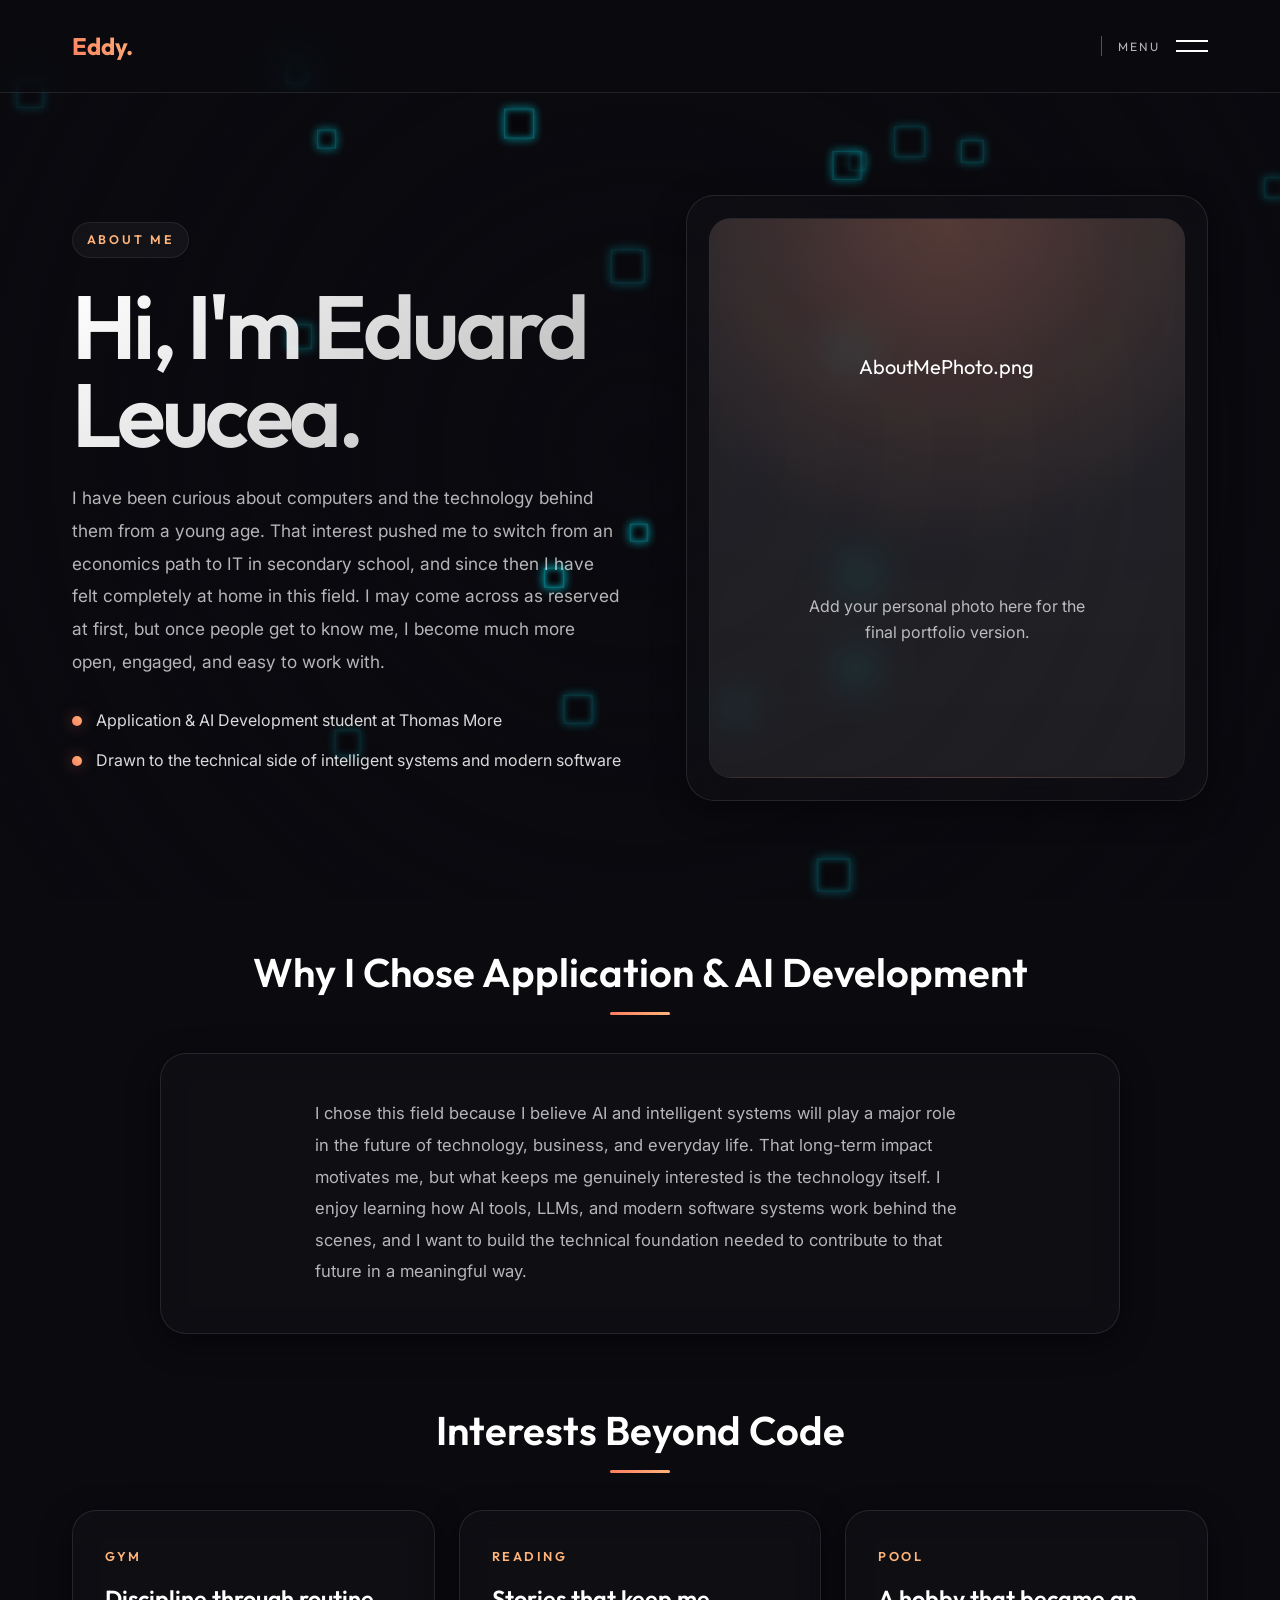
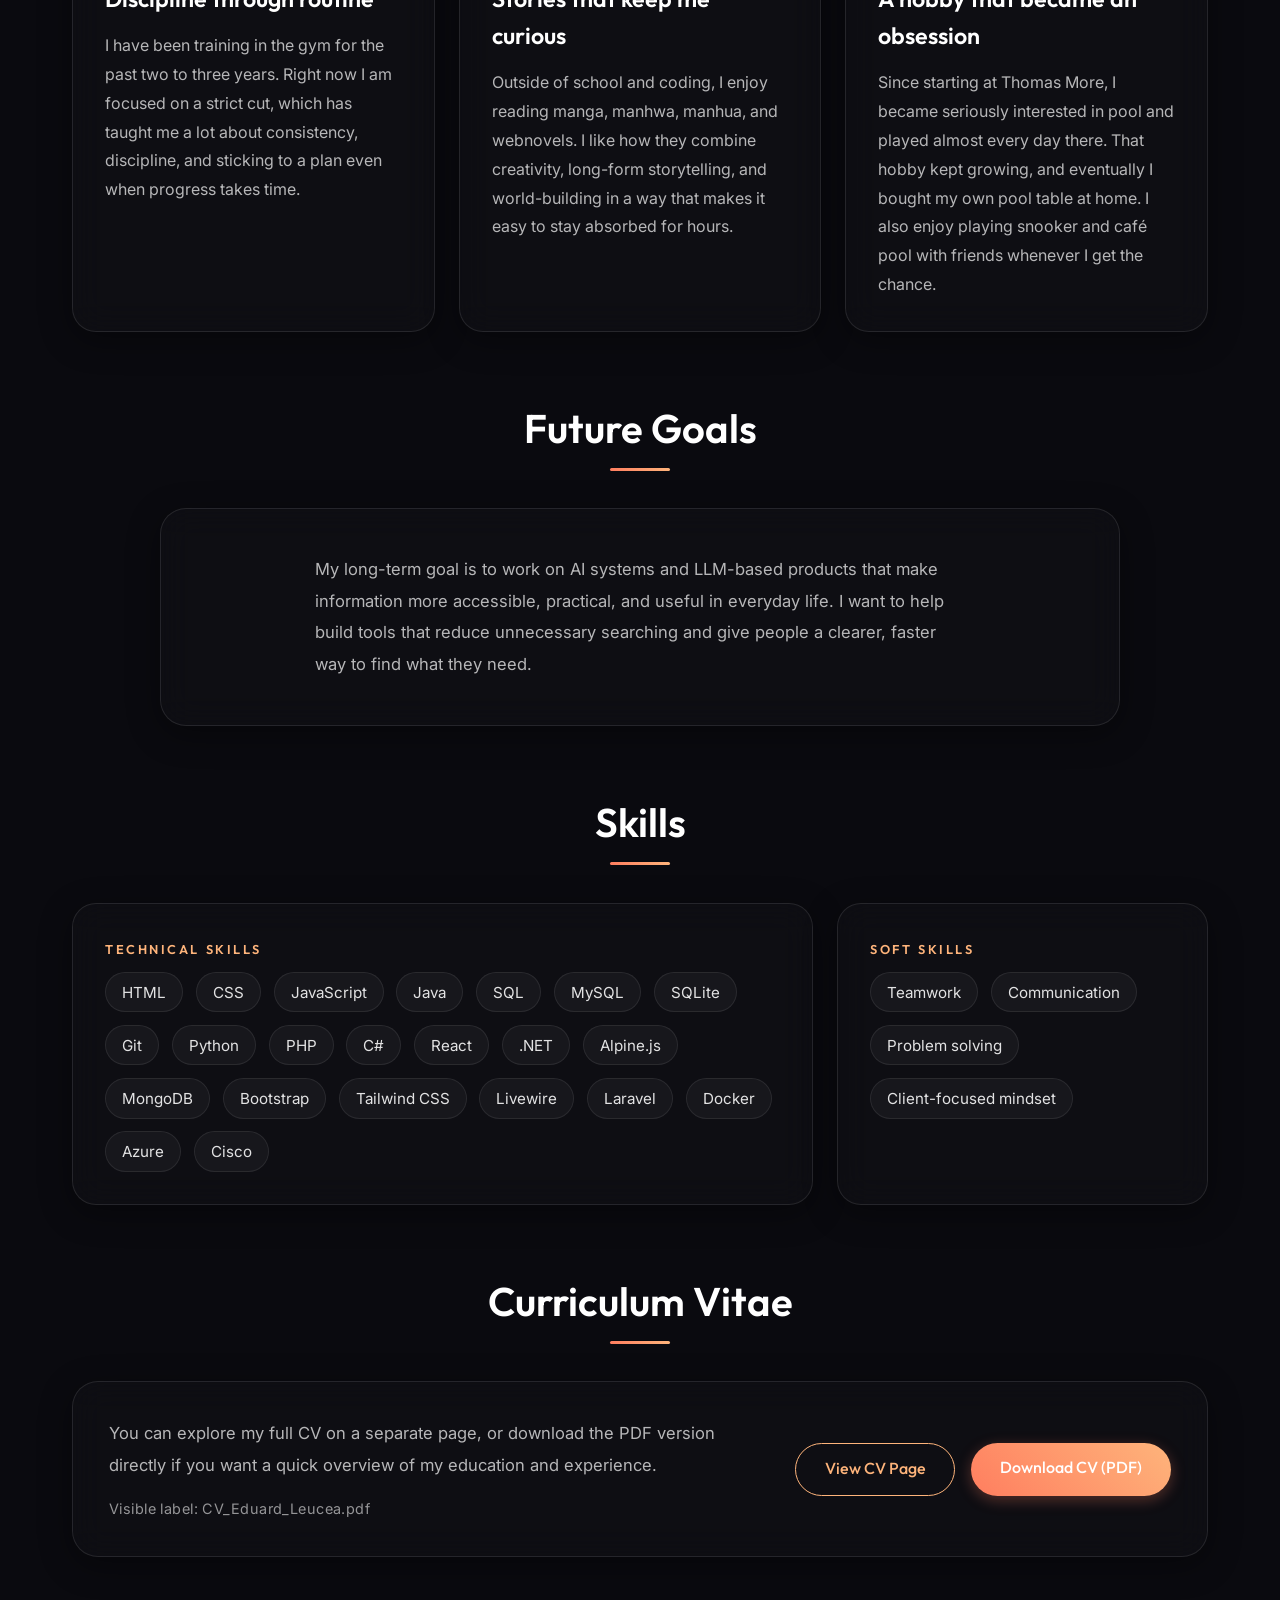
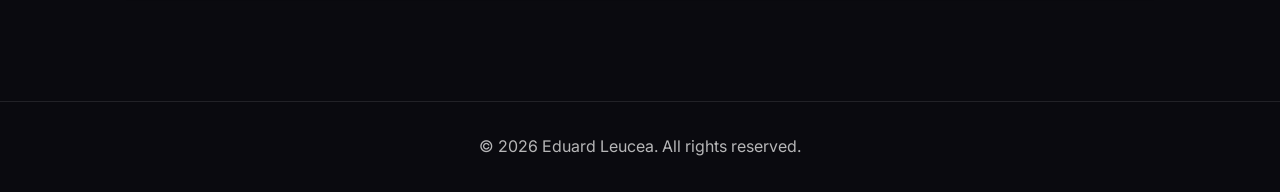
==== commit 6a834b5c: "refactor: update about page photo source and apply centered layout styling to story and goals cards" ====
--- a/about.html
+++ b/about.html
@@ -66,10 +66,10 @@
 
             <div class="about-photo-card glass-panel">
                 <div class="about-photo-frame">
-                    <img src="./AboutMePhoto.jpg" alt="Portrait of Eduard Leucea" class="about-photo"
+                    <img src="./AboutMePhoto.png" alt="Portrait of Eduard Leucea" class="about-photo"
                         onerror="this.style.display='none'; this.nextElementSibling.style.display='grid';">
                     <div class="about-photo-fallback">
-                        <span>AboutMePhoto.jpg</span>
+                        <span>AboutMePhoto.png</span>
                         <p>Add your personal photo here for the final portfolio version.</p>
                     </div>
                 </div>
@@ -81,7 +81,7 @@
                 <h2>Why I Chose Application &amp; AI Development</h2>
                 <div class="underline"></div>
             </div>
-            <div class="about-story-card glass-panel">
+            <div class="about-story-card about-centered-text-card glass-panel">
                 <p>
                     I chose this field because I believe AI and intelligent systems will play a major role in the
                     future of technology, business, and everyday life. That long-term impact motivates me, but what
@@ -135,7 +135,7 @@
                 <h2>Future Goals</h2>
                 <div class="underline"></div>
             </div>
-            <div class="about-goals-card glass-panel">
+            <div class="about-goals-card about-centered-text-card glass-panel">
                 <p>
                     My long-term goal is to work on AI systems and LLM-based products that make information more
                     accessible, practical, and useful in everyday life. I want to help build tools that reduce
--- a/style.css
+++ b/style.css
@@ -537,7 +537,7 @@
 }
 
 .about-section-header {
-    margin-bottom: 2rem;
+    margin-bottom: 2.35rem;
 }
 
 .about-story-card,
@@ -553,7 +553,19 @@
     color: var(--text-muted);
     font-size: 1.04rem;
     line-height: 1.9;
-    max-width: 72ch;
+    max-width: 65ch;
+}
+
+.about-centered-text-card {
+    max-width: 960px;
+    margin: 0 auto;
+    padding: 2.8rem 2.5rem;
+    text-align: center;
+}
+
+.about-centered-text-card p {
+    margin: 0 auto;
+    text-align: left;
 }
 
 .about-interests-grid {
@@ -934,6 +946,10 @@
 
     .about-photo-frame {
         min-height: 420px;
+    }
+
+    .about-centered-text-card {
+        padding: 2rem 1.5rem;
     }
 
     .about-interests-grid,
